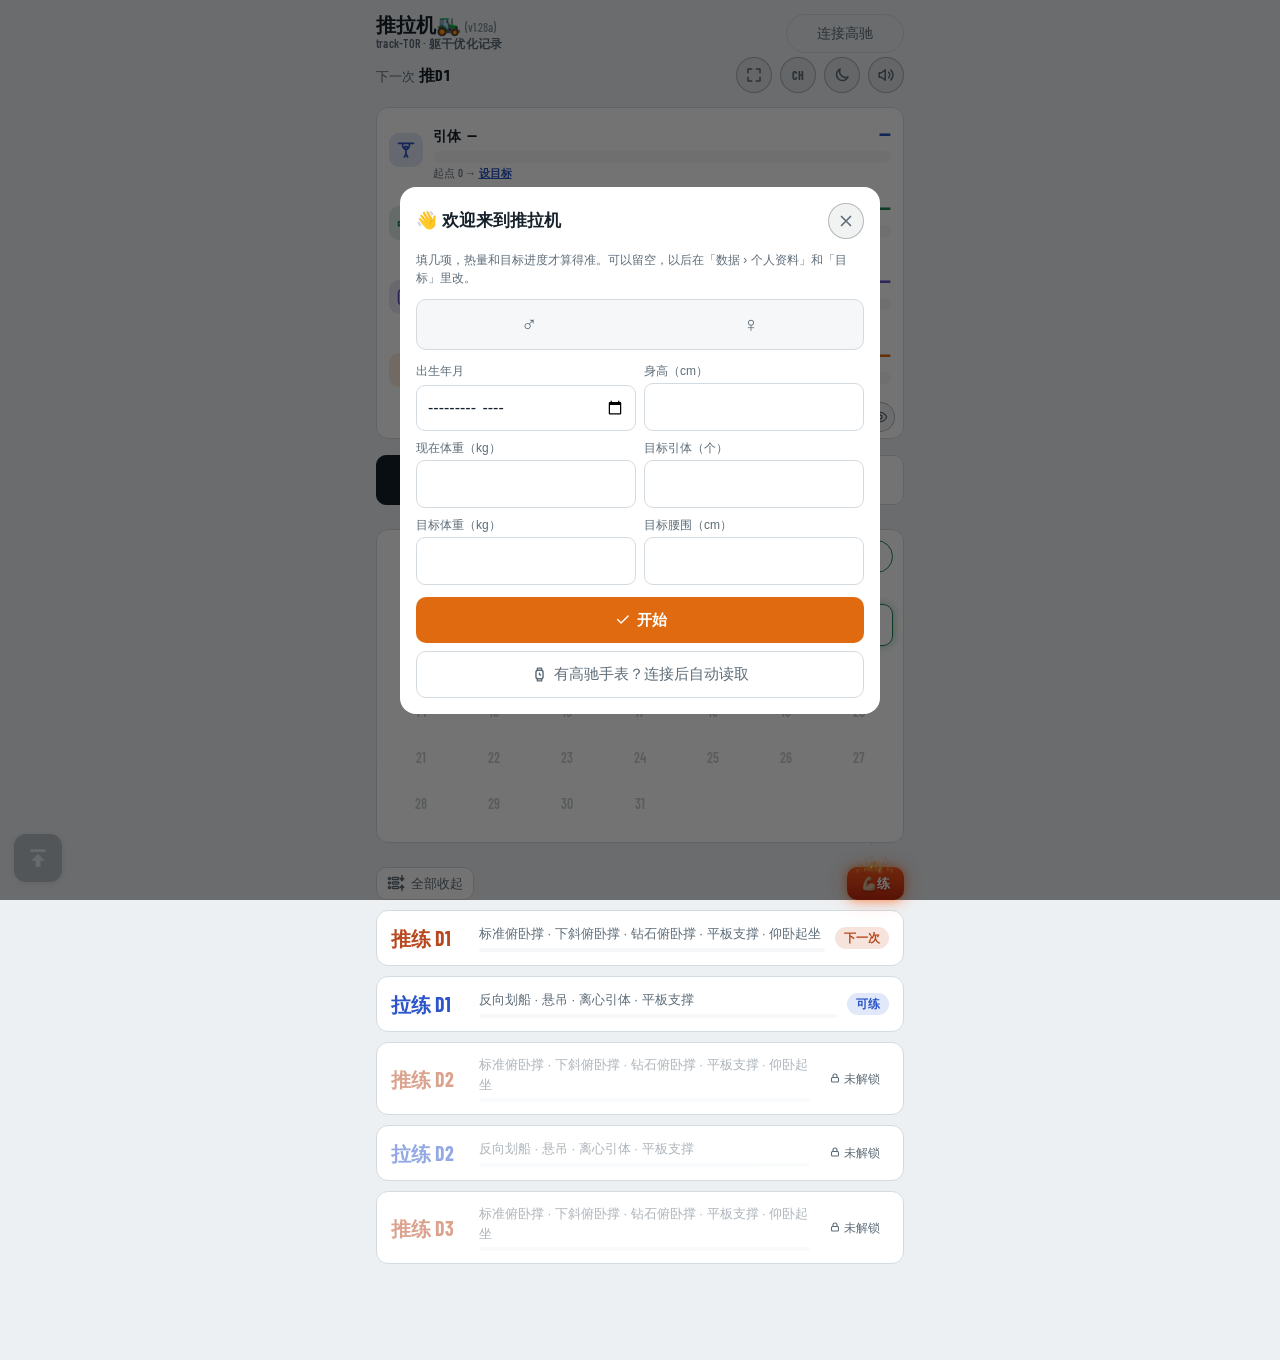
==== index.html @ 3d52a0f9 "Calendar: today burns in green; fireworks for today's extra practice - Today's cell gets green parti" ====
<!doctype html><html><head><meta charset="utf-8"><meta name=viewport content="width=device-width,initial-scale=1,viewport-fit=cover">
<link rel="stylesheet" href="css/app.css?v=c653b7e7">
<title>推拉机 track-TOR</title>
<link rel="manifest" href="manifest.json">
<meta name="theme-color" content="#16212B">
<meta name="mobile-web-app-capable" content="yes">
<meta name="apple-mobile-web-app-capable" content="yes">
<meta name="apple-mobile-web-app-status-bar-style" content="black-translucent">
<link rel="apple-touch-icon" href="icon-192.png">

</head>
<body>

<div class="wrap">
  <header class="top">
    <div class="trow">
      <h1><span class="zh">推拉机<span class="flipx">🚜</span></span><span class="en">track-TOR<span class="flipx">🚜</span></span><span class="ver">(v1.28a)</span><small class="h1s"><span class="zh">track-TOR · 躯干优化记录</span><span class="en">Torso Optimisation Record</span></small></h1>
      <button id="pwaInstallBtn" type="button" style="display:none;background:var(--cta);border:0;color:#fff;font-weight:700;font-size:12px;padding:5px 11px;border-radius:999px;cursor:pointer;margin-right:6px">📲 <span class="zh">安装 App</span><span class="en">Install</span></button><button id="syncBtn" class="syncbtn off"><span class="zh">连接中</span><span class="en">Connecting</span></button>
    </div>
    <div class="hrow"><p class="sub"><span class="zh">下一次</span><span class="en">Next</span> <b id="stNext" class="num" style="font-size:16px;color:var(--ink)">—</b></p><div class="hbtns">
      <button id="fsBtn" class="iconbtn" aria-label="全屏 / Fullscreen"></button>
      <button id="langBtn" class="iconbtn flagbtn" aria-label="切换语言 / Switch language"></button>
      <button id="themeBtn" class="iconbtn" aria-label="切换深浅主题 / Toggle theme"></button>
      <button id="sndBtn" class="iconbtn" aria-label="声音 / Sound"></button>
    </div></div>
  </header>

  <section class="goals" id="goals" aria-label="目标进度"></section>


  <nav class="tabs" role="tablist">
    <button id="tab-train" role="tab" aria-selected="true" data-tab="train" class="t-train"><svg viewBox="0 0 24 24" fill="none" stroke="currentColor" stroke-width="2" stroke-linecap="round" stroke-linejoin="round" aria-hidden="true"><path d="M14.4 14.4 9.6 9.6"/><path d="M18.657 21.485a2 2 0 1 1-2.829-2.828l-1.767 1.768a2 2 0 1 1-2.829-2.829l6.364-6.364a2 2 0 1 1 2.829 2.829l-1.768 1.767a2 2 0 1 1 2.828 2.829z"/><path d="m21.5 21.5-1.4-1.4"/><path d="M3.9 3.9 2.5 2.5"/><path d="M6.404 12.768a2 2 0 1 1-2.829-2.829l1.768-1.767a2 2 0 1 1-2.828-2.829l2.828-2.828a2 2 0 1 1 2.829 2.828l1.767-1.768a2 2 0 1 1 2.829 2.829z"/></svg><span class="zh">训练</span><span class="en">Train</span></button>
    <button id="tab-data" role="tab" aria-selected="false" data-tab="data" class="t-data" aria-label="图表 / Charts" title="图表 / Charts"><svg viewBox="0 0 24 24" fill="none" stroke="currentColor" stroke-width="2" stroke-linecap="round" stroke-linejoin="round" aria-hidden="true"><path d="M3 3v16a2 2 0 0 0 2 2h16"/><path d="m19 9-5 5-4-4-3 3"/></svg></button>
    <button id="tab-me" role="tab" aria-selected="false" data-tab="me" class="t-me" aria-label="资料 / Profile" title="资料 / Profile"><svg viewBox="0 0 24 24" fill="none" stroke="currentColor" stroke-width="2" stroke-linecap="round" stroke-linejoin="round" aria-hidden="true"><circle cx="8.5" cy="7.5" r="3.5"/><path d="M2 20.5c0-3.6 2.9-6.5 6.5-6.5 1.4 0 2.6.4 3.7 1.1"/><path d="M15 10.5h6v2.8a3 3 0 0 1-6 0z"/><path d="M15 11.5h-1.3a1.3 1.3 0 0 0 0 2.6H15M21 11.5h1.3a1.3 1.3 0 0 1 0 2.6H21M18 16.3v2.7M16 20.5h4"/></svg></button>
  </nav>

  <main>
    <section id="pane-train"></section>

    <section id="pane-data" hidden>
      <div class="subtabs" role="tablist">
        <button type="button" role="tab" data-sub="diet" aria-selected="false" aria-label="饮食 / Diet" title="饮食 / Diet"><svg viewBox="0 0 24 24" fill="none" stroke="currentColor" stroke-width="2" stroke-linecap="round" stroke-linejoin="round" aria-hidden="true"><path d="M3 2v7c0 1.1.9 2 2 2h4a2 2 0 0 0 2-2V2"/><path d="M7 2v20"/><path d="M21 15V2a5 5 0 0 0-5 5v6c0 1.1.9 2 2 2h3Zm0 0v7"/></svg></button>
        <button type="button" role="tab" data-sub="health" aria-selected="false" aria-label="健康 / Health" title="健康 / Health"><svg viewBox="0 0 24 24" fill="none" stroke="currentColor" stroke-width="2" stroke-linecap="round" stroke-linejoin="round" aria-hidden="true"><path d="M19 14c1.49-1.46 3-3.21 3-5.5A5.5 5.5 0 0 0 16.5 3c-1.76 0-3 .5-4.5 2-1.5-1.5-2.74-2-4.5-2A5.5 5.5 0 0 0 2 8.5c0 2.3 1.5 4.05 3 5.5l7 7Z"/><path d="M3.22 12H9.5l.5-1 2 4.5 2-7 1.5 3.5h5.27"/></svg></button>
        <button type="button" role="tab" data-sub="strength" aria-selected="false" aria-label="力量 / Strength" title="力量 / Strength"><svg viewBox="0 0 24 24" fill="none" stroke="currentColor" stroke-width="2" stroke-linecap="round" stroke-linejoin="round" aria-hidden="true"><path d="M12.409 13.017A5 5 0 0 1 22 15c0 3.866-4 7-9 7-4.077 0-8.153-.82-10.371-2.462-.426-.316-.631-.832-.62-1.362C2.118 12.723 2.627 2 10 2a3 3 0 0 1 3 3 2 2 0 0 1-2 2c-1.105 0-1.64-.444-2-1"/><path d="M15 14a5 5 0 0 0-7.584 2"/><path d="M9.964 6.825C8.019 7.977 9.5 13 8 15"/></svg></button>
      </div>
    <section id="pane-diet" hidden>


      <div class="chartbox">
        <div class="chead">
          <div class="chead-t"><h3><span class="zh">摄入与消耗</span><span class="en">Intake vs burn</span></h3></div>
          <div class="seg maseg" role="group" aria-label="时间范围">
            <button type="button" data-dr="14" aria-pressed="true"><span class="zh">14天</span><span class="en">14D</span></button>
            <button type="button" data-dr="30" aria-pressed="false"><span class="zh">30天</span><span class="en">30D</span></button>
            <button type="button" data-dr="60" aria-pressed="false"><span class="zh">60天</span><span class="en">60D</span></button>
          </div>
        </div>
        <button type="button" class="gtile" id="dietGapTile" aria-label="切换统计天数 / Change period"></button>
        <div class="dlegend">
          <span><svg class="lgs" viewBox="0 0 18 10" aria-hidden="true"><path d="M1 5h16" stroke="var(--intake)" stroke-width="2" stroke-linecap="round"/><circle cx="9" cy="5" r="2.6" fill="var(--intake)"/></svg><span class="zh">摄入</span><span class="en">Intake</span></span>
          <span><svg class="lgs" viewBox="0 0 18 10" aria-hidden="true"><path d="M1 5h16" stroke="var(--burn)" stroke-width="1.8" stroke-linecap="round"/><circle cx="9" cy="5" r="2.6" fill="var(--burn)"/></svg><span class="zh">估算总消耗</span><span class="en">Est. burn</span></span>
          <span><svg class="lgs" viewBox="0 0 18 10" aria-hidden="true"><path d="M1 5h16" stroke="var(--muted)" stroke-width="1.4" stroke-dasharray="4 3" stroke-opacity=".8"/></svg><span class="zh">基础代谢</span><span class="en">BMR</span></span>
          <span><svg class="lgs lgb" viewBox="0 0 10 12" aria-hidden="true"><rect x="1" y="1" width="8" height="10" rx="1.5" fill="var(--gain)" fill-opacity=".35"/></svg><span class="zh">缺口</span><span class="en">Deficit</span></span>
          <span><svg class="lgs lgb" viewBox="0 0 10 12" aria-hidden="true"><rect x="1" y="1" width="8" height="10" rx="1.5" fill="var(--loss)" fill-opacity=".35"/></svg><span class="zh">盈余</span><span class="en">Surplus</span></span>
          <span><svg class="lgs" viewBox="0 0 18 10" aria-hidden="true"><path d="M1 5h16" stroke="var(--protein)" stroke-width="1.4" stroke-opacity=".7"/><circle cx="9" cy="5" r="2.6" fill="var(--protein)"/></svg><span class="zh">蛋白质（右轴 g）</span><span class="en">Protein (right, g)</span></span>
          <span><svg class="lgs" viewBox="0 0 18 10" aria-hidden="true"><rect x="1" y="1.5" width="16" height="7" fill="var(--protein)" fill-opacity=".14"/><path d="M1 1.5h16M1 8.5h16" stroke="var(--protein)" stroke-width="1.1" stroke-dasharray="1.5 2.5" stroke-linecap="round"/></svg><span class="zh">增肌够用区间</span><span class="en">Muscle-building band</span></span>
        </div>
        <div id="dietChart"></div>
        <div class="tip" id="dietTip" hidden></div>
        <div class="dinfo-row"><button type="button" class="dsrc-i" data-itoggle="dietFormula" aria-expanded="false" aria-controls="dietFormula" aria-label="计算方法 / How it is calculated"><span class="dsrc-i-l">i</span><span class="dsrc-i-r" aria-hidden="true">+</span></button></div>
        <div class="dfoot" id="dietFormula" hidden><ul class="flist">
          <li><span class="lgw"><svg class="lgs" viewBox="0 0 18 10" aria-hidden="true"><path d="M1 5h16" stroke="var(--burn)" stroke-width="1.8" stroke-linecap="round"/><circle cx="9" cy="5" r="2.6" fill="var(--burn)"/></svg></span><span><span class="zh"><b>估算总消耗</b> = 基础代谢 + 手表热量 + 消化耗能。消化耗能按营养素算：蛋白质热量 × 25%，碳水 × 8%，脂肪 × 2%；没记营养素的日子按摄入 × 9%。手填了当日总消耗，就用手填的。</span><span class="en"><b>Est. burn</b> = BMR + watch calories + digestion. Digestion is worked out per nutrient: 25% of protein calories, 8% of carbs, 2% of fat; days without nutrients use 9% of intake. A total you enter by hand replaces it.</span></span></li>
          <li><span class="lgw"><span class="lgs"></span></span><span><span class="zh"><b>手表热量</b>：日常活动全算；运动记录 × 0.7（手表容易高估）；有功率计的骑行 × 0.9。当天要到晚上才完整。</span><span class="en"><b>Watch calories</b>: everyday movement in full; logged workouts × 0.7 (watches tend to overestimate them); rides with a power meter × 0.9. Today is only complete in the evening.</span></span></li>
          <li><span class="lgw"><svg class="lgs" viewBox="0 0 18 10" aria-hidden="true"><path d="M1 5h16" stroke="var(--muted)" stroke-width="1.4" stroke-dasharray="4 3" stroke-opacity=".8"/></svg></span><span><span class="zh"><b>基础代谢</b>：按 Mifflin 公式，用你的性别、年龄、身高和体重算。</span><span class="en"><b>BMR</b>: the Mifflin formula, from your sex, age, height and weight.</span></span></li>
          <li><span class="lgw"><svg class="lgs" viewBox="0 0 18 10" aria-hidden="true"><path d="M1 5h16" stroke="var(--intake)" stroke-width="2" stroke-linecap="round"/><circle cx="9" cy="5" r="2.6" fill="var(--intake)"/></svg></span><span><span class="zh"><b>摄入</b>：当天记下的饮食热量合计。</span><span class="en"><b>Intake</b>: the calories you logged that day.</span></span></li>
          <li><span class="lgw"><svg class="lgs lgb" viewBox="0 0 10 12" aria-hidden="true"><rect x="1" y="1" width="8" height="10" rx="1.5" fill="var(--gain)" fill-opacity=".35"/></svg><svg class="lgs lgb" viewBox="0 0 10 12" aria-hidden="true"><rect x="1" y="1" width="8" height="10" rx="1.5" fill="var(--loss)" fill-opacity=".35"/></svg></span><span><span class="zh"><b>缺口</b> / <b>盈余</b> = 估算总消耗 − 摄入。约 7700 kcal 折合 1 kg 脂肪。</span><span class="en"><b>Deficit</b> / <b>surplus</b> = est. burn − intake. About 7700 kcal makes 1 kg of fat.</span></span></li>
          <li><span class="lgw"><svg class="lgs" viewBox="0 0 18 10" aria-hidden="true"><path d="M1 5h16" stroke="var(--protein)" stroke-width="1.4" stroke-opacity=".7"/><circle cx="9" cy="5" r="2.6" fill="var(--protein)"/></svg></span><span><span class="zh"><b>蛋白质</b>（右边的轴，单位 g）：当天记下的蛋白质合计。<b>实心点</b>是吃够了，<b>空心点</b>是没吃够。</span><span class="en"><b>Protein</b> (right axis, grams): the protein you logged that day. A <b>filled dot</b> means enough, a <b>hollow dot</b> means short.</span></span></li>
          <li><span class="lgw"><svg class="lgs" viewBox="0 0 18 10" aria-hidden="true"><rect x="1" y="1.5" width="16" height="7" fill="var(--protein)" fill-opacity=".14"/><path d="M1 1.5h16M1 8.5h16" stroke="var(--protein)" stroke-width="1.1" stroke-dasharray="1.5 2.5" stroke-linecap="round"/></svg></span><span><span class="zh"><b>增肌够用区间</b> = 体重 × 1.6 到 2.2 g。到下沿就够增肌了，再往上多长肌肉的效果很小。超过上沿也没问题：减脂期间多吃蛋白质更顶饱，消化耗能也高，还更能保住肌肉。</span><span class="en"><b>Muscle-building band</b> = body weight × 1.6 to 2.2 g. The bottom is enough for building muscle; above it, extra muscle gains are small. Going over the top is fine: while cutting, more protein keeps you fuller, costs more to digest and protects muscle.</span></span></li>
          <li><span class="lgw"><span class="lgs lgtile" aria-hidden="true"></span></span><span><span class="zh"><b>上方的缺口卡片</b>只算过完的日子，今天不算；期间有一天没记账或缺消耗数据，就显示 –。</span><span class="en"><b>The gap tile above</b> only counts finished days, never today; if any day in the period has no log or no burn data, it shows –.</span></span></li>
        </ul></div>
      </div>

      <div class="dbar" id="dietBar"><h2><button type="button" class="cap cap-txt" id="dietAllBtn" aria-expanded="false" aria-label="饮食记录：全部展开或收起 / Food logs: expand or collapse all"><span class="cap-l"><span class="zh">饮食记录</span><span class="en">Food logs</span></span><span class="cap-r" aria-hidden="true">+</span></button><button type="button" class="cap" id="dietAddBtn" aria-expanded="false" aria-controls="dietManual" aria-label="手动添加饮食记录 / Add a food log by hand" title="手动添加饮食记录 / Add a food log by hand"><span class="cap-l"><svg viewBox="0 0 24 24" fill="none" stroke="currentColor" stroke-width="2" stroke-linecap="round" stroke-linejoin="round" aria-hidden="true"><path d="M12.5 6.5H3V21h14.5v-7.5"/><path d="M6.5 11h.01M6.5 14.5h.01M6.5 18h.01M9.5 14.5h5M9.5 18h5M9.5 11h2"/><circle cx="18" cy="6.5" r="4.5"/><path d="M18 4.5v4M16 6.5h4"/></svg></span><span class="cap-r" aria-hidden="true">+</span></button><span class="cap" id="dietSyncCap"><button type="button" class="cap-l" id="dietSyncBtn" aria-label="同步线上饮食表格 / Sync the online food table" title="同步线上饮食表格 / Sync the online food table"><svg viewBox="0 0 24 24" fill="none" stroke="currentColor" stroke-width="2" stroke-linecap="round" stroke-linejoin="round" aria-hidden="true"><path d="M3 12a9 9 0 0 1 9-9 9.75 9.75 0 0 1 6.74 2.74L21 8"/><path d="M21 3v5h-5"/><path d="M21 12a9 9 0 0 1-9 9 9.75 9.75 0 0 1-6.74-2.74L3 16"/><path d="M8 16H3v5"/></svg></button><button type="button" class="cap-r" id="dietSrcToggle" aria-expanded="false" aria-controls="dietSrc" aria-label="表格链接 / Table link" title="表格链接 / Table link">+</button></span></h2></div>
      <section class="dmanual" id="dietManual" aria-label="手动添加饮食记录 / Add a food log by hand" hidden></section>
      <section class="dsrc" id="dietSrc" aria-label="数据源 / Data source" hidden>
        <details class="dsub" id="dsrcOnline"><summary><svg viewBox="0 0 24 24" fill="none" stroke="currentColor" stroke-width="2" stroke-linecap="round" stroke-linejoin="round" aria-hidden="true"><path d="M7 18a4.5 4.5 0 0 1-.6-8.96A6 6 0 0 1 18 8.5a4 4 0 0 1 .5 7.97"/><path d="M12 11v9M9 17l3 3 3-3"/></svg><span class="zh">线上数据</span><span class="en">Online table</span></summary>
        <div class="dsrc-row"><div class="dsrc-field"><button type="button" class="dsrc-paste" id="dsrcPaste" aria-label="粘贴 / Paste" title="粘贴 / Paste"><svg viewBox="0 0 24 24" fill="none" stroke="currentColor" stroke-width="2" stroke-linecap="round" stroke-linejoin="round" aria-hidden="true"><rect x="8" y="3" width="8" height="4" rx="1"/><path d="M16 5h2a2 2 0 0 1 2 2v12a2 2 0 0 1-2 2H6a2 2 0 0 1-2-2V7a2 2 0 0 1 2-2h2"/></svg></button><input id="dsrcUrl" type="url" inputmode="url" autocomplete="off" spellcheck="false" placeholder="粘贴表格的分享链接"></div><button type="button" class="btn" id="dsrcPull"><span class="zh">拉取</span><span class="en">Pull</span></button></div>
        <p class="dsrc-hint"><span class="zh">不要告诉别人这个 URL 哦，不然别人会知道你每天吃什么</span><span class="en">Keep this URL to yourself, or others can see what you eat every day</span></p>
        <p class="dsrc-status" id="dsrcStatus" aria-live="polite"></p>
        <div class="dinfo-row"><button type="button" class="dsrc-i" id="dsrcInfoBtn" aria-expanded="false" aria-controls="dsrcInfo" aria-label="说明 / How it works"><span class="dsrc-i-l">i</span><span class="dsrc-i-r" aria-hidden="true">+</span></button></div>
        <div class="dsrc-info" id="dsrcInfo" hidden>
          <div class="mode-tabs dsrc-ver" id="dsrcVer" role="tablist">
            <button type="button" role="tab" data-ver="g">🌏 <span class="zh">Google 表格</span><span class="en">Google Sheets</span></button>
            <button type="button" role="tab" data-ver="t">🇨🇳 <span class="zh">腾讯文档</span><span class="en">Tencent Docs</span></button>
          </div>
          <div data-verpane="g">
          <h4><span class="zh">用 AI 记账</span><span class="en">Bookkeeping with an AI</span></h4>
          <ol>
            <li><span class="zh">让能连接 Google 表格的 AI 连上你的账号</span><span class="en">Connect an AI to your Google account</span></li>
            <li><span class="zh">把下面的 prompt 发给它，它会发回表格链接</span><span class="en">Send it the prompt below; it sends back a sheet link</span></li>
            <li><span class="zh">链接粘到上面，点「拉取」</span><span class="en">Paste the link above and tap Pull</span></li>
          </ol>
          <div class="dsrc-code"><button type="button" class="dsrc-copy" data-copy="g"><span class="zh">复制</span><span class="en">Copy</span></button><pre id="dsrcPromptG">帮我用 Google 表格记饮食。

第一次：新建表格「饮食记录」，第一行写：日期｜食物｜蛋白质｜脂肪｜碳水｜蔬菜｜热量。共享设成「知道链接的任何人可查看」，把链接发给我。已经有就直接用。

之后我告诉你吃了什么（文字或照片），你估算后写进表格，一样食物一行：
- 食物写上份量
- 蛋白质、脂肪、碳水、蔬菜填克数，热量填千卡，没有填 0
- 别重复记</pre></div>
          </div>
          <div data-verpane="t" hidden>
          <h4><span class="zh">用 WorkBuddy 记账</span><span class="en">Bookkeeping with WorkBuddy</span></h4>
          <ol>
            <li><span class="zh">在 WorkBuddy 里连上腾讯文档</span><span class="en">Connect Tencent Docs in WorkBuddy</span></li>
            <li><span class="zh">把下面的 prompt 发给它，它会发回表格链接</span><span class="en">Send it the prompt below; it sends back a sheet link</span></li>
            <li><span class="zh">链接粘到上面，点「拉取」</span><span class="en">Paste the link above and tap Pull</span></li>
          </ol>
          <div class="dsrc-code"><button type="button" class="dsrc-copy" data-copy="t"><span class="zh">复制</span><span class="en">Copy</span></button><pre id="dsrcPromptT">帮我用腾讯文档记饮食。

第一次：新建在线表格「饮食记录」，第一行写：日期｜食物｜蛋白质｜脂肪｜碳水｜蔬菜｜热量。分享设成「所有人可查看」，把链接发给我。已经有就直接用。

之后我告诉你吃了什么（文字或照片），你估算后写进表格，一样食物一行：
- 食物写上份量
- 蛋白质、脂肪、碳水、蔬菜填克数，热量填千卡，没有填 0
- 别重复记</pre></div>
          </div>
        </div>
        </details>
      </section>
      <div id="dietDays" aria-label="每日饮食记录"></div>
    </section>
      <section id="pane-health" hidden>
      <div class="chartbox" id="cbSleep"><h3 style="--g:var(--sleep)"><svg class="chic" viewBox="0 0 24 24" fill="none" stroke="currentColor" stroke-width="1.8" stroke-linecap="round" stroke-linejoin="round" aria-hidden="true"><path d="M20 14.5A8 8 0 0 1 9.5 4a8 8 0 1 0 10.5 10.5z"/></svg><span class="zh">睡眠评分</span><span class="en">Sleep score</span> <span id="cvSleep" class="num">—</span><button type="button" class="chedit" data-csync="sleep" aria-label="同步睡眠评分 / Sync Sleep score" title="同步睡眠评分 / Sync Sleep score"><svg viewBox="0 0 24 24" fill="none" stroke="currentColor" stroke-width="2" stroke-linecap="round" stroke-linejoin="round" aria-hidden="true"><path d="M3 12a9 9 0 0 1 9-9 9.75 9.75 0 0 1 6.74 2.74L21 8"/><path d="M21 3v5h-5"/><path d="M21 12a9 9 0 0 1-9 9 9.75 9.75 0 0 1-6.74-2.74L3 16"/><path d="M8 16H3v5"/></svg></button></h3><p class="maline" data-ch="sleep"><span class="maseg rgseg" role="group" aria-label="Range"><button type="button" data-rg="7"><span class="zh">7天</span><span class="en">7D</span></button><button type="button" data-rg="30"><span class="zh">30天</span><span class="en">30D</span></button><button type="button" data-rg="60"><span class="zh">60天</span><span class="en">60D</span></button><button type="button" data-rg="90"><span class="zh">90天</span><span class="en">90D</span></button><button type="button" data-rg="0"><span class="zh">全部</span><span class="en">All</span></button></span><span class="maseg" role="group" aria-label="MA"><button type="button" data-ma="7">MA7</button><button type="button" data-ma="14">MA14</button><button type="button" data-ma="30">MA30</button></span></p><div id="chSleep"></div></div>
      <div class="chartbox" id="cbHrv"><h3 style="--g:var(--pull)"><svg class="chic" viewBox="0 0 24 24" fill="none" stroke="currentColor" stroke-width="1.8" stroke-linecap="round" stroke-linejoin="round" aria-hidden="true"><path d="M12 20.5s-7.6-4.6-9.4-9.7C1.5 7.6 3.6 4.5 6.8 4.5c2.1 0 3.6 1.2 5.2 3.1 1.6-1.9 3.1-3.1 5.2-3.1 3.2 0 5.3 3.1 4.2 6.3-1.8 5.1-9.4 9.7-9.4 9.7z"/><path d="M4 12h3.5l1.8-2.8 2.6 5.3 1.8-3.4H20"/></svg><span class="zh">HRV</span><span class="en">HRV</span> <span id="cvHrv" class="num">—</span><button type="button" class="chedit" data-csync="hrv" aria-label="同步HRV / Sync HRV" title="同步HRV / Sync HRV"><svg viewBox="0 0 24 24" fill="none" stroke="currentColor" stroke-width="2" stroke-linecap="round" stroke-linejoin="round" aria-hidden="true"><path d="M3 12a9 9 0 0 1 9-9 9.75 9.75 0 0 1 6.74 2.74L21 8"/><path d="M21 3v5h-5"/><path d="M21 12a9 9 0 0 1-9 9 9.75 9.75 0 0 1-6.74-2.74L3 16"/><path d="M8 16H3v5"/></svg></button></h3><p class="maline" data-ch="hrv"><span class="maseg rgseg" role="group" aria-label="Range"><button type="button" data-rg="7"><span class="zh">7天</span><span class="en">7D</span></button><button type="button" data-rg="30"><span class="zh">30天</span><span class="en">30D</span></button><button type="button" data-rg="60"><span class="zh">60天</span><span class="en">60D</span></button><button type="button" data-rg="90"><span class="zh">90天</span><span class="en">90D</span></button><button type="button" data-rg="0"><span class="zh">全部</span><span class="en">All</span></button></span><span class="maseg" role="group" aria-label="MA"><button type="button" data-ma="7">MA7</button><button type="button" data-ma="14">MA14</button><button type="button" data-ma="30">MA30</button></span></p><div id="chHrv"></div></div>
      <div class="chartbox" id="cbRhr"><h3 style="--g:var(--push)"><svg class="chic" viewBox="0 0 24 24" fill="none" stroke="currentColor" stroke-width="1.8" stroke-linecap="round" stroke-linejoin="round" aria-hidden="true"><path d="M3 12h4l2-5 4 10 2-5h6"/></svg><span class="zh">静息心率</span><span class="en">Resting heart rate</span> <span id="cvRhr" class="num">—</span><button type="button" class="chedit" data-csync="rhr" aria-label="同步静息心率 / Sync Resting heart rate" title="同步静息心率 / Sync Resting heart rate"><svg viewBox="0 0 24 24" fill="none" stroke="currentColor" stroke-width="2" stroke-linecap="round" stroke-linejoin="round" aria-hidden="true"><path d="M3 12a9 9 0 0 1 9-9 9.75 9.75 0 0 1 6.74 2.74L21 8"/><path d="M21 3v5h-5"/><path d="M21 12a9 9 0 0 1-9 9 9.75 9.75 0 0 1-6.74-2.74L3 16"/><path d="M8 16H3v5"/></svg></button></h3><p class="maline" data-ch="rhr"><span class="maseg rgseg" role="group" aria-label="Range"><button type="button" data-rg="7"><span class="zh">7天</span><span class="en">7D</span></button><button type="button" data-rg="30"><span class="zh">30天</span><span class="en">30D</span></button><button type="button" data-rg="60"><span class="zh">60天</span><span class="en">60D</span></button><button type="button" data-rg="90"><span class="zh">90天</span><span class="en">90D</span></button><button type="button" data-rg="0"><span class="zh">全部</span><span class="en">All</span></button></span><span class="maseg" role="group" aria-label="MA"><button type="button" data-ma="7">MA7</button><button type="button" data-ma="14">MA14</button><button type="button" data-ma="30">MA30</button></span></p><div id="chRhr"></div></div>
      </section>
      <section id="pane-strength" hidden>
      <div class="chartbox" id="cbPull"><h3><span class="zh">标准引体</span><span class="en">Strict pull-ups</span> <span id="cvPull" class="num">—</span><button type="button" class="chedit" data-rec="pullups" aria-label="手动记录 / Log manually" title="手动记录 / Log manually"><svg viewBox="0 0 24 24" fill="none" stroke="currentColor" stroke-width="2" stroke-linecap="round" stroke-linejoin="round" aria-hidden="true"><path d="M4 20h4L19 9a2.1 2.1 0 0 0-3-3L5 17z"/><path d="M14 20h6"/></svg></button></h3><p class="maline" data-ch="pull"><span class="maseg rgseg" role="group" aria-label="Range"><button type="button" data-rg="7"><span class="zh">7天</span><span class="en">7D</span></button><button type="button" data-rg="30"><span class="zh">30天</span><span class="en">30D</span></button><button type="button" data-rg="60"><span class="zh">60天</span><span class="en">60D</span></button><button type="button" data-rg="90"><span class="zh">90天</span><span class="en">90D</span></button><button type="button" data-rg="0"><span class="zh">全部</span><span class="en">All</span></button></span></p><div id="chPull"></div></div>
      <div class="chartbox" id="cbWt"><h3><span class="zh">体重</span><span class="en">Weight</span> <span id="cvWt" class="num">—</span><button type="button" class="chedit" data-rec="weight" aria-label="手动记录 / Log manually" title="手动记录 / Log manually"><svg viewBox="0 0 24 24" fill="none" stroke="currentColor" stroke-width="2" stroke-linecap="round" stroke-linejoin="round" aria-hidden="true"><path d="M4 20h4L19 9a2.1 2.1 0 0 0-3-3L5 17z"/><path d="M14 20h6"/></svg></button></h3><p><span style="color:var(--muted)">●</span> <span class="zh">高驰</span><span class="en">COROS</span>　<span style="color:var(--ok)">●</span> <span class="zh">手动</span><span class="en">Manual</span></p><p class="maline" data-ch="wt"><span class="maseg rgseg" role="group" aria-label="Range"><button type="button" data-rg="7"><span class="zh">7天</span><span class="en">7D</span></button><button type="button" data-rg="30"><span class="zh">30天</span><span class="en">30D</span></button><button type="button" data-rg="60"><span class="zh">60天</span><span class="en">60D</span></button><button type="button" data-rg="90"><span class="zh">90天</span><span class="en">90D</span></button><button type="button" data-rg="0"><span class="zh">全部</span><span class="en">All</span></button></span><span class="maseg" role="group" aria-label="MA"><button type="button" data-ma="7">MA7</button><button type="button" data-ma="14">MA14</button><button type="button" data-ma="30">MA30</button></span></p><div id="chWt"></div></div>
      <div class="chartbox" id="cbWaist"><h3><span class="zh">腰围</span><span class="en">Waist</span> <span id="cvWaist" class="num">—</span><button type="button" class="chedit" data-rec="waist" aria-label="手动记录 / Log manually" title="手动记录 / Log manually"><svg viewBox="0 0 24 24" fill="none" stroke="currentColor" stroke-width="2" stroke-linecap="round" stroke-linejoin="round" aria-hidden="true"><path d="M4 20h4L19 9a2.1 2.1 0 0 0-3-3L5 17z"/><path d="M14 20h6"/></svg></button></h3><p class="maline" data-ch="waist"><span class="maseg rgseg" role="group" aria-label="Range"><button type="button" data-rg="7"><span class="zh">7天</span><span class="en">7D</span></button><button type="button" data-rg="30"><span class="zh">30天</span><span class="en">30D</span></button><button type="button" data-rg="60"><span class="zh">60天</span><span class="en">60D</span></button><button type="button" data-rg="90"><span class="zh">90天</span><span class="en">90D</span></button><button type="button" data-rg="0"><span class="zh">全部</span><span class="en">All</span></button></span><span class="maseg" role="group" aria-label="MA"><button type="button" data-ma="7">MA7</button><button type="button" data-ma="14">MA14</button><button type="button" data-ma="30">MA30</button></span></p><div id="chWaist"></div></div>
      </section>
      </section>
    </section>
    <section id="pane-me" hidden>
      <details class="fold savefold" id="foldMe"><summary><span class="sumt"><svg viewBox="0 0 24 24" fill="none" stroke="currentColor" stroke-width="2" stroke-linecap="round" stroke-linejoin="round" aria-hidden="true"><circle cx="12" cy="8" r="4"/><path d="M4 21a8 8 0 0 1 16 0"/></svg><span class="zh">个人资料</span><span class="en">Profile</span></span><button type="button" class="iconbtn meeye" id="meEye" aria-pressed="false"></button><span class="saveic" aria-label="保存并收起"><svg viewBox="0 0 24 24" fill="none" stroke="currentColor" stroke-width="2" stroke-linecap="round" stroke-linejoin="round" aria-hidden="true"><path d="M19 21H5a2 2 0 0 1-2-2V5a2 2 0 0 1 2-2h11l5 5v11a2 2 0 0 1-2 2z"/><path d="M17 21v-8H7v8M7 3v5h8"/></svg></span></summary><div class="fbody">
        <div class="fgrid mefields hid" id="meFields">
          <div class="field"><label for="gS"><span class="zh">性别</span><span class="en">Sex</span></label><select id="gS" data-g="sex"><option value=""></option><option value="m">♂</option><option value="f">♀</option></select></div>
          <div class="field"><label for="gB"><span class="zh">出生年月</span><span class="en">Birth month</span></label><input id="gB" type="month" data-g="b"></div>
          <div class="field"><label for="gH"><span class="zh">身高（cm）</span><span class="en">Height (cm)</span></label><input id="gH" type="number" inputmode="decimal" step="0.5" data-g="h"><span class="hsrc" id="gHsrc"></span></div>
          <div class="field"><label for="gCW"><span class="zh">现在体重（kg）</span><span class="en">Weight now (kg)</span></label><input id="gCW" type="number" inputmode="decimal" step="0.1" data-g="cw"><span class="hsrc" id="gCWsrc"></span></div>
        </div>
      </div></details>

      <details class="fold savefold" id="foldGoal"><summary><span class="sumt"><svg viewBox="0 0 24 24" fill="none" stroke="currentColor" stroke-width="2" stroke-linecap="round" stroke-linejoin="round" aria-hidden="true"><path d="M8 4h8v5a4 4 0 0 1-8 0V4z"/><path d="M8 6H5a3 3 0 0 0 3 4M16 6h3a3 3 0 0 1-3 4"/><path d="M12 13v4M8.5 20h7M10 17h4v3h-4z"/></svg><span class="zh">目标</span><span class="en">Goals</span></span><span class="saveic" aria-label="保存并收起"><svg viewBox="0 0 24 24" fill="none" stroke="currentColor" stroke-width="2" stroke-linecap="round" stroke-linejoin="round" aria-hidden="true"><path d="M19 21H5a2 2 0 0 1-2-2V5a2 2 0 0 1 2-2h11l5 5v11a2 2 0 0 1-2 2z"/><path d="M17 21v-8H7v8M7 3v5h8"/></svg></span></summary><div class="fbody">
        <div class="gsec"><div class="gshow-h"><span class="zh">首页显示</span><span class="en">Show on top</span></div><div class="gshow" id="goalShow" role="group" aria-label="首页显示哪些目标 / Goals shown on top"><button type="button" class="gchip2" data-gshow="pullups" aria-pressed="true" style="--g:var(--pull)"><svg viewBox="0 0 24 24" fill="none" stroke="currentColor" stroke-width="2" stroke-linecap="round" stroke-linejoin="round"><path d="M3 4h18"/><path d="M8 4v4l2.5 3M16 4v4l-2.5 3"/><circle cx="12" cy="9.5" r="1.8"/><path d="M12 11.5v5M12 16.5l-2 4M12 16.5l2 4"/></svg><span class="zh">引体</span><span class="en">Pull-ups</span></button><button type="button" class="gchip2" data-gshow="waist" aria-pressed="true" style="--g:var(--ok)"><svg viewBox="0 0 24 24" fill="none" stroke="currentColor" stroke-width="2" stroke-linecap="round" stroke-linejoin="round"><path d="M6.5 2.5c.9 2.6 1.3 5 1.4 7.5M17.5 2.5c-.9 2.6-1.3 5-1.4 7.5M7.9 15c0 2.3-.4 4.3-1.4 6.5M16.1 15c0 2.3.4 4.3 1.4 6.5"/><path d="M3 10.6l18-.6v4.6l-18 .6z"/><path d="M6 10.5v2M9 10.4v2.4M12 10.3v2M15 10.2v2.4M18 10.1v2" stroke-width="1.3"/></svg><span class="zh">腰围</span><span class="en">Waist</span></button><button type="button" class="gchip2" data-gshow="weight" aria-pressed="true" style="--g:var(--sleep)"><svg viewBox="0 0 24 24" fill="none" stroke="currentColor" stroke-width="2" stroke-linecap="round" stroke-linejoin="round"><rect x="3" y="3" width="18" height="18" rx="4"/><path d="M8 9a5 5 0 0 1 8 0"/><path d="M12 9.5l1.5-2"/></svg><span class="zh">体重</span><span class="en">Weight</span></button><button type="button" class="gchip2" data-gshow="fat" aria-pressed="true" style="--g:var(--cta)"><svg viewBox="0 0 24 24" fill="none" stroke="currentColor" stroke-width="2" stroke-linecap="round" stroke-linejoin="round"><path d="M12 3c1 3.5 5 5.5 5 10a5 5 0 0 1-10 0c0-2.2 1-3.8 2.3-5 .2 1.6.9 2.6 2 3-.4-3 .3-5.6.7-8z"/></svg><span class="zh">减脂</span><span class="en">Fat loss</span></button></div></div>
        <div class="gsec"><div class="fgrid">
          <div class="field"><label for="gP"><span class="zh">目标引体（个）</span><span class="en">Pull-up goal (reps)</span></label><input id="gP" type="number" inputmode="numeric" step="1" min="1" data-g="p"></div>
          <div class="field"><label for="gF"><span class="zh">目标减脂（kg）</span><span class="en">Fat-loss goal (kg)</span></label><input id="gF" type="number" inputmode="decimal" step="0.1" min="0.1" data-g="fat"></div>
        </div></div>
        <div class="gsec">
          <div class="gline"><div class="field"><label for="gW"><span class="zh">目标体重（kg）</span><span class="en">Target weight (kg)</span></label><input id="gW" type="number" inputmode="decimal" step="0.5" data-g="w"></div><div class="calc" id="gWc"></div></div>
          <div class="scale" id="scBmi"></div>
        </div>
        <div class="gsec">
          <div class="gline"><div class="field"><label for="gZ"><span class="zh">目标腰围（cm）</span><span class="en">Target waist (cm)</span></label><input id="gZ" type="number" inputmode="decimal" step="0.5" data-g="z"></div><div class="calc" id="gZc"></div></div>
          <div class="scale" id="scWhtr"></div>
        </div>
      </div></details>

      <details class="fold" id="foldBk"><summary><span class="sumt"><svg viewBox="0 0 24 24" fill="none" stroke="currentColor" stroke-width="2" stroke-linecap="round" stroke-linejoin="round" aria-hidden="true"><path d="M7 18a4.5 4.5 0 0 1-.6-8.96A6 6 0 0 1 18 8.5a4 4 0 0 1 .5 7.97"/><path d="M12 12v8M9 15l3-3 3 3"/></svg><span class="zh">备份进度</span><span class="en">Back up progress</span></span></summary><div class="fbody">
        <div class="row">
          <button id="bkSave" class="btn ibtn" style="background:var(--ink);color:var(--bg)"><svg viewBox="0 0 24 24" fill="none" stroke="currentColor" stroke-width="2" stroke-linecap="round" stroke-linejoin="round" aria-hidden="true"><path d="M12 3v12M7 11l5 5 5-5"/><path d="M4 20h16"/></svg><span class="zh">保存进度文件</span><span class="en">Save progress file</span></button>
          <button id="bkRead" class="btn ghost ibtn"><svg viewBox="0 0 24 24" fill="none" stroke="currentColor" stroke-width="2" stroke-linecap="round" stroke-linejoin="round" aria-hidden="true"><path d="M12 16V4M7 8l5-5 5 5"/><path d="M4 20h16"/></svg><span class="zh">导入进度文件</span><span class="en">Import progress file</span></button>
          <input id="bkFile" type="file" accept=".txt,text/plain" hidden>
        </div>
        <div id="bkConfirm" class="row" hidden style="margin-top:10px"><span class="note" style="margin:0" id="bkMsg"></span><button id="bkYes" class="btn" style="background:var(--push)"><span class="zh">确认覆盖</span><span class="en">Overwrite</span></button><button id="bkNo" class="btn ghost"><span class="zh">取消</span><span class="en">Cancel</span></button></div>
        <button id="bkPasteShow" type="button" style="border:0;background:none;color:var(--muted);font-size:12px;padding:0;margin-top:10px;cursor:pointer;text-decoration:underline"><span class="zh">有旧版进度文本？粘贴导入</span><span class="en">Have old progress text? Paste it</span></button>
        <div id="bkPasteWrap" hidden style="margin-top:10px"><div class="field"><label for="bkPaste"><span class="zh">粘贴进度文本</span><span class="en">Paste progress text</span></label><textarea id="bkPaste" rows="2"></textarea></div>
        <div class="row" style="margin-top:8px"><button id="bkPasteGo" class="btn ghost"><span class="zh">导入</span><span class="en">Import</span></button></div></div>
        <div id="coOut" hidden style="margin-top:14px;padding-top:12px;border-top:1px solid var(--line)">
          <button id="coOutBtn" type="button" class="btn ghost ibtn"><svg viewBox="0 0 24 24" fill="none" stroke="currentColor" stroke-width="2" stroke-linecap="round" stroke-linejoin="round" aria-hidden="true"><path d="M9 21H5a2 2 0 0 1-2-2V5a2 2 0 0 1 2-2h4"/><path d="M16 17l5-5-5-5M21 12H9"/></svg><span class="zh">登出高驰</span><span class="en">Log out of COROS</span></button>
          <div id="coOut1" hidden style="margin-top:10px;display:grid;gap:8px">
            <p class="note" style="margin:0"><span class="zh">登出后不再同步。已有数据怎么处理？</span><span class="en">Syncing stops after logout. What about the data already here?</span></p>
            <button type="button" class="btn ghost" data-co="keep"><span class="zh">保留全部数据</span><span class="en">Keep all data</span></button>
            <button type="button" class="btn ghost" data-co="wipe"><span class="zh">清除高驰同步的数据，手动记录保留</span><span class="en">Delete COROS-synced data, keep manual entries</span></button>
            <button type="button" class="btn ghost" data-co="cancel"><span class="zh">取消</span><span class="en">Cancel</span></button>
          </div>
          <div id="coOut2" hidden style="margin-top:10px;display:grid;gap:8px">
            <p class="note" style="margin:0" id="coOutMsg"></p>
            <div class="row"><button type="button" id="coOutYes" class="btn" style="background:var(--push)"><span class="zh">确定登出</span><span class="en">Log out</span></button><button type="button" class="btn ghost" data-co="cancel"><span class="zh">取消</span><span class="en">Cancel</span></button></div>
          </div>
        </div>
      </div></details>

      <details class="fold savefold" id="foldLog">
        <summary><span class="sumt"><svg viewBox="0 0 24 24" fill="none" stroke="currentColor" stroke-width="2" stroke-linecap="round" stroke-linejoin="round" aria-hidden="true"><path d="M9 6h12M9 12h12M9 18h12"/><path d="M4 6h.01M4 12h.01M4 18h.01" stroke-width="3"/></svg><span class="zh">全部记录</span><span class="en">All records</span> <span id="logCount" class="num" style="color:var(--muted);font-weight:500"></span></span><span class="saveic" aria-label="保存并收起"><svg viewBox="0 0 24 24" fill="none" stroke="currentColor" stroke-width="2" stroke-linecap="round" stroke-linejoin="round" aria-hidden="true"><path d="M19 21H5a2 2 0 0 1-2-2V5a2 2 0 0 1 2-2h11l5 5v11a2 2 0 0 1-2 2z"/><path d="M17 21v-8H7v8M7 3v5h8"/></svg></span></summary>
        <div class="fbody"><div class="tablewrap"><table class="log"><thead><tr><th><span class="zh">日期</span><span class="en">Date</span></th><th><span class="zh">引体</span><span class="en">Pull-ups</span></th><th><span class="zh">体重</span><span class="en">Weight</span></th><th><span class="zh">腰围</span><span class="en">Waist</span></th><th><span class="zh">睡眠</span><span class="en">Sleep</span></th><th></th></tr></thead><tbody id="logBody"></tbody></table></div></div>
      </details>


      <details class="fold" id="foldGuide"><summary><span class="sumt"><svg viewBox="0 0 24 24" fill="none" stroke="currentColor" stroke-width="2" stroke-linecap="round" stroke-linejoin="round" aria-hidden="true"><circle cx="12" cy="12" r="9"/><path d="M12 11v6M12 7.5v.01"/></svg><span class="zh">要点</span><span class="en">Guide</span></span></summary><div class="fbody guide">
      <div class="zh">
      <h3>进阶规则</h3>
      <ul>
        <li>每 5 次加一档：D1–5、D6–10、D11–15、D16–20。</li>
        <li>某一项没做满，下次这一项沿用原来的数，做满再加。</li>
        <li>所有按次数的动作每组 5–12 个，不超过 12。要加量就加组，不加次数。</li>
        <li>标准俯卧撑：稳、慢，3-1-1，余 1–2 个或姿势变形就停，记录实际个数。所有组都到 12 个且留有余量，换更难的形式（底部停 2 秒）。</li>
        <li>标准引体：拉练第一个做，趁精力最好。每组留 1 个余力，组间休息 2–3 分钟；只算下巴过杠、手臂伸直的完整次数，做不满就记实际个数。</li>
        <li>从推练 D5 起取消下斜俯卧撑（出差、换场地无法统一高度），钻石俯卧撑改为 3 组；推拉日都加靠墙静蹲 3 × 20 秒。</li>
        <li>手腕有压力时钻石俯卧撑改握拳或用支架做。</li>
        <li>同肌群间隔 ≥48 小时；推日最多 1 个引体或不做。</li>
        <li>引体测试固定条件：精力充沛的日子、训练前、同一根杠、只做一组。</li>
      </ul>
      <h3>依据</h3>
      <ul>
        <li>渐进超负荷：逐步加量是力量和肌肉增长的基本前提（ACSM 2009 进阶模型立场声明）。每 5 次加一档是为了好执行定的节奏，没有研究规定这个间隔。</li>
        <li>没做满就沿用原数：属于按表现自我调节，是教练实践中的常用做法，研究证据有限。</li>
        <li>每组 5–12 个、加组不加次数：只要接近力竭，从 6 次到 30 次以上的范围增肌效果相近（Schoenfeld 2017 荟萃分析）；每周组数越多，肌肉增长越多（Schoenfeld 2017 剂量反应研究）。所以加组是有效的加量方式。上限 12 是为了保持动作质量，不是生理界限。</li>
        <li>留 1–2 个余力：离力竭 0–3 个以内的训练增肌效果都好，越接近力竭增肌越多，对力量的影响则不大（Refalo 2023、Robinson 2024 荟萃分析）。留余力换来的是恢复和动作质量。</li>
        <li>慢速 3-1-1：每次动作 0.5–8 秒，增肌效果相近（Schoenfeld 2015 荟萃分析）。慢速的价值在于控制动作、让自重更难，不在于速度本身；单次超过 10 秒反而不利。</li>
        <li>组间休息 2–3 分钟：较长的组间休息比 1 分钟更利于力量和肌肉（Schoenfeld 2016）。</li>
        <li>离心引体：离心阶段能承受更大负荷，是还做不了完整引体时的常用过渡。离心训练提升力量有证据支持，专门针对引体的研究较少。</li>
        <li>同肌群间隔 ≥48 小时：来自通行的新手指南；每个肌群每周练 2 次，增肌效果好于 1 次（Schoenfeld 2016 频率荟萃分析）。</li>
        <li>休息日少量引体：即“润滑沟槽”（greasing the groove），来自实践经验，缺乏对照研究。</li>
        <li>平板支撑加到 75 秒：时长超过约 60 秒后收益递减。McGill 建议用多组 10 秒左右的短时支撑练核心耐力，可作为以后的替代。</li>
      </ul>
      <h3>骑行日</h3>
      <ul>
        <li>先确认天气能骑，再按碳水日吃（150–200g）。不确定能不能骑，早餐按中档，多出的碳水留到骑完。</li>
        <li>进食窗口：出发前 2–3 小时正餐，或出发前 15 分钟内小份；饭后 30–90 分钟不出发。</li>
        <li>中间档那天：平均心率 &lt;135，40–60 分钟，轻齿比，陡坡推车；到 140 就放慢。</li>
        <li>带水，超过 90 分钟带补给。骑完一餐配 ≥25g 低脂蛋白。</li>
      </ul>
      <h3>休息日</h3>
      <ul>
        <li>不加练。标准引体 1–2 个，1–3 次，间隔几小时，永远留余力。</li>
        <li>碳水 50–100g；蛋白 114–120g，优先酸奶、FitMilk、鸡胸、虾。</li>
        <li>碳水不空腹单吃，同餐配 ≥20g 蛋白，主食最后吃。</li>
        <li>蔬菜 ≥300g，根茎类最多算 150g。</li>
        <li>每顿 8.5 分饱，先盛好再开吃。</li>
      </ul>
      </div>
      <div class="en">
      <h3>Progression rules</h3>
      <ul>
        <li>Step up every 5 sessions: D1–5, D6–10, D11–15, D16–20.</li>
        <li>If you miss the target on an exercise, keep the same number next time; increase only once you hit it.</li>
        <li>Every rep-based exercise: 5–12 reps per set, never above 12. Add sets, not reps, to progress.</li>
        <li>Standard push-ups: steady and slow, 3-1-1, stop 1–2 reps short or when form breaks, log actual reps. When every set reaches 12 with reps in reserve, switch to a harder variation (2 s pause at the bottom).</li>
        <li>Strict pull-ups: first exercise of the pull day, while fresh. Leave 1 rep in reserve, rest 2–3 min between sets; count only full reps (chin over bar, arms straight) and log what you actually did.</li>
        <li>From push D5 on: no decline push-ups (no consistent bench height when travelling or changing parks), diamond push-ups go to 3 sets, and both push and pull days add a 3 × 20 s wall sit.</li>
        <li>If the wrists feel strained, do diamond push-ups on fists or with push-up handles.</li>
        <li>At least 48 h between sessions for the same muscles; on push days at most 1 pull-up, or none.</li>
        <li>Pull-up test, fixed conditions: a well-rested day, before training, same bar, one set only.</li>
      </ul>
      <h3>Evidence</h3>
      <ul>
        <li>Progressive overload: gradually adding load is the basic condition for strength and muscle gain (ACSM 2009 position stand on progression models). Stepping up every 5 sessions is a practical rhythm; no study prescribes that interval.</li>
        <li>Repeat the number after a miss: performance-based autoregulation, common coaching practice with limited research behind it.</li>
        <li>5–12 reps per set, add sets not reps: taken close to failure, anywhere from about 6 to 30+ reps builds muscle similarly (Schoenfeld 2017 meta-analysis); more weekly sets bring more growth (Schoenfeld 2017 dose-response). So adding sets is a valid way to progress. The cap of 12 protects form; it is not a physiological limit.</li>
        <li>1–2 reps in reserve: sets ending 0–3 reps short of failure all build muscle well, with more growth closer to failure and little difference for strength (Refalo 2023, Robinson 2024 meta-analyses). Reserve buys recovery and form.</li>
        <li>Slow 3-1-1 tempo: reps lasting 0.5–8 s give similar hypertrophy (Schoenfeld 2015 meta-analysis). Slow reps help control and make bodyweight harder; speed itself isn't the point, and reps over 10 s are worse.</li>
        <li>2–3 min rest between sets: longer rest beats 1 min for strength and size (Schoenfeld 2016).</li>
        <li>Negative pull-ups: the lowering phase handles more load, a common bridge before full pull-ups. Eccentric training is supported for strength; pull-up-specific research is thin.</li>
        <li>≥48 h between same-muscle sessions: standard beginner guidance; training each muscle twice a week beats once (Schoenfeld 2016 frequency meta-analysis).</li>
        <li>A few pull-ups on rest days: "greasing the groove", from practice rather than controlled studies.</li>
        <li>Plank up to 75 s: returns diminish past about 60 s. McGill recommends repeated holds of around 10 s for core endurance, a possible later swap.</li>
      </ul>
      <h3>Riding days</h3>
      <ul>
        <li>Confirm the weather first, then eat as a carb day (150–200 g). If unsure, eat a medium-carb breakfast and save the extra carbs for after the ride.</li>
        <li>Eating window: a full meal 2–3 h before, or a small snack within 15 min of leaving; don't set off 30–90 min after eating.</li>
        <li>Middle-tier days: average HR &lt;135, 40–60 min, easy gears, walk steep climbs; ease off at 140.</li>
        <li>Take water; bring food for rides over 90 min. The meal after the ride gets ≥25 g of low-fat protein.</li>
      </ul>
      <h3>Rest days</h3>
      <ul>
        <li>No extra training. 1–2 strict pull-ups, 1–3 times, hours apart, always leaving reps in reserve.</li>
        <li>Carbs 50–100 g; protein 114–120 g, prioritising yogurt, FitMilk, chicken breast, prawns.</li>
        <li>Never eat carbs alone on an empty stomach: pair with ≥20 g protein, eat the starch last.</li>
        <li>Vegetables ≥300 g, counting at most 150 g of root vegetables.</li>
        <li>Eat each meal to 8.5/10 full; plate it before you start.</li>
      </ul>
      </div>
      </div></details>
      <details class="fold" id="foldSync"><summary><span class="sumt"><svg viewBox="0 0 24 24" fill="none" stroke="currentColor" stroke-width="2" stroke-linecap="round" stroke-linejoin="round" aria-hidden="true"><path d="M4 6h10M18 6h2M4 12h4M12 12h8M4 18h12M20 18h0"/><circle cx="16" cy="6" r="2"/><circle cx="10" cy="12" r="2"/><circle cx="18" cy="18" r="2"/></svg><span class="zh">图表和同步设定</span><span class="en">Charts & sync</span></span></summary><div class="fbody">
        <div class="gshow" id="syncShow" role="group" aria-label="同步哪些数据 / What to sync"><button type="button" class="gchip2" data-sync="sleep" aria-pressed="true" style="--g:var(--sleep)"><svg viewBox="0 0 24 24" fill="none" stroke="currentColor" stroke-width="1.8" stroke-linecap="round" stroke-linejoin="round" aria-hidden="true"><path d="M20 14.5A8 8 0 0 1 9.5 4a8 8 0 1 0 10.5 10.5z"/></svg><span class="zh">睡眠</span><span class="en">Sleep</span></button><button type="button" class="gchip2" data-sync="hrv" aria-pressed="true" style="--g:var(--pull)"><svg viewBox="0 0 24 24" fill="none" stroke="currentColor" stroke-width="1.8" stroke-linecap="round" stroke-linejoin="round" aria-hidden="true"><path d="M12 20.5s-7.6-4.6-9.4-9.7C1.5 7.6 3.6 4.5 6.8 4.5c2.1 0 3.6 1.2 5.2 3.1 1.6-1.9 3.1-3.1 5.2-3.1 3.2 0 5.3 3.1 4.2 6.3-1.8 5.1-9.4 9.7-9.4 9.7z"/><path d="M4 12h3.5l1.8-2.8 2.6 5.3 1.8-3.4H20"/></svg><span class="zh">HRV</span><span class="en">HRV</span></button><button type="button" class="gchip2" data-sync="rhr" aria-pressed="true" style="--g:var(--push)"><svg viewBox="0 0 24 24" fill="none" stroke="currentColor" stroke-width="1.8" stroke-linecap="round" stroke-linejoin="round" aria-hidden="true"><path d="M3 12h4l2-5 4 10 2-5h6"/></svg><span class="zh">静息心率</span><span class="en">Resting HR</span></button><button type="button" class="gchip2" data-sync="weight" aria-pressed="true" style="--g:var(--ok)"><svg viewBox="0 0 24 24" fill="none" stroke="currentColor" stroke-width="1.8" stroke-linecap="round" stroke-linejoin="round" aria-hidden="true"><rect x="3" y="3" width="18" height="18" rx="4"/><path d="M8 9a5 5 0 0 1 8 0"/><path d="M12 9.5l1.5-2"/></svg><span class="zh">体重</span><span class="en">Weight</span></button></div>
      <div class="chreset" style="margin:12px 0 0"><button type="button" id="chReset" class="tbtn"><svg viewBox="0 0 24 24" fill="none" stroke="currentColor" stroke-width="2" stroke-linecap="round" stroke-linejoin="round" aria-hidden="true"><path d="M3 12a9 9 0 1 0 3-6.7L3 8"/><path d="M3 3v5h5"/></svg><span class="zh">重置图表</span><span class="en">Reset charts</span></button></div>
      </div></details>
      <details class="fold" id="foldSound"><summary><span class="sumt"><svg viewBox="0 0 24 24" fill="none" stroke="currentColor" stroke-width="2" stroke-linecap="round" stroke-linejoin="round" aria-hidden="true"><path d="M11 4.702a.705.705 0 0 0-1.203-.498L6.413 7.587A1.4 1.4 0 0 1 5.416 8H3a1 1 0 0 0-1 1v6a1 1 0 0 0 1 1h2.416a1.4 1.4 0 0 1 .997.413l3.383 3.384A.705.705 0 0 0 11 19.298z"/><path d="M16 9a5 5 0 0 1 0 6"/><path d="M19.364 18.364a9 9 0 0 0 0-12.728"/></svg><span class="zh">音效</span><span class="en">Sound effects</span></span></summary>
        <div id="sfxPanel"></div>
        <div class="chreset" style="margin:12px 0 0"><button type="button" id="sfxReset" class="tbtn"><svg viewBox="0 0 24 24" fill="none" stroke="currentColor" stroke-width="2" stroke-linecap="round" stroke-linejoin="round" aria-hidden="true"><path d="M3 12a9 9 0 1 0 9-9 9.75 9.75 0 0 0-6.74 2.74L3 8"/><path d="M3 3v5h5"/></svg><span class="zh">恢复默认音效</span><span class="en">Reset sounds</span></button></div>
      </details>
    </section>
  </main>
</div>
<div id="toast" class="toast" hidden></div>
<button id="toTop" class="totop" type="button" aria-label="返回顶端"><svg viewBox="0 0 24 24" aria-hidden="true"><rect x="5" y="4" width="14" height="2.4" rx=".6" fill="currentColor"/><path d="M12 8.2 5.6 14.6h4.1V20h4.6v-5.4h4.1z" fill="currentColor"/></svg></button>

<script src="js/core.js?v=c653b7e7"></script>
<script src="js/zzfx.js?v=c653b7e7"></script>
<script src="js/sfxr.js?v=c653b7e7"></script>
<script src="js/ui.js?v=c653b7e7"></script>
<script src="js/train.js?v=c653b7e7"></script>
<script src="js/progress.js?v=c653b7e7"></script>
<script src="js/backup.js?v=c653b7e7"></script>
<script src="js/coros.js?v=c653b7e7"></script>
<script src="js/welcome.js?v=c653b7e7"></script>
<script src="js/diet.js?v=c653b7e7"></script>
<script src="js/sheet.js?v=c653b7e7"></script>
<script src="js/main.js?v=c653b7e7"></script>

</body></html>
---- css/app.css ----
/* track-TOR styles */
:root{color-scheme:light;box-sizing:border-box;padding-top:env(safe-area-inset-top,0px);padding-bottom:env(safe-area-inset-bottom,0px)}html{scroll-padding-top:env(safe-area-inset-top,0px)}body{margin:0;padding:0;font:14px -apple-system,BlinkMacSystemFont,sans-serif;background:#fff;color:#000}img{max-width:100%}[hidden]:not([hidden=until-found i]){display:none!important}
/* ===== 饮食页 (Diet Tab) 样式 ===== */
.tip{position:absolute;top:44px;left:12px;pointer-events:none;background:var(--ink);color:var(--bg);border-radius:9px;padding:5px 10px;font-size:12px;line-height:1.4;white-space:nowrap;z-index:10}
.tip b{font-family:var(--f-num);font-size:15px}
.diet-day{background:var(--surface);border:1px solid var(--line);border-radius:var(--r);overflow:hidden;margin-top:10px}
.dhead{display:flex;justify-content:space-between;align-items:center;gap:10px;padding:12px 14px;flex-wrap:wrap}
.dhead h3{margin:0}
.dtoggle{display:flex;align-items:center;gap:8px;border:0;background:none;padding:0;cursor:pointer;color:var(--ink);font-family:var(--f-num);font-size:22px;font-weight:700;letter-spacing:.02em}
.dtoggle:focus-visible{outline:2px solid var(--push);outline-offset:2px;border-radius:6px}
.dtoggle svg{width:14px;height:14px;flex:none;transition:transform .15s}
.dtoggle[aria-expanded="true"] svg{transform:rotate(90deg)}
.dbar{display:flex;justify-content:space-between;align-items:center;gap:8px;flex-wrap:wrap}
.dbar h2{margin:0;font-size:15px}
.dbar-actions{display:flex;gap:6px;align-items:center}
.pills{display:flex;gap:6px;flex-wrap:wrap;align-items:center}
.pill.g{background:var(--ok-soft);color:var(--ok)}.pill.g b{color:var(--ok)}
.pill.r{background:var(--push-soft);color:var(--push)}.pill.r b{color:var(--push)}
.tbl{overflow-x:auto}
.tbl table{width:100%;border-collapse:collapse;font-size:13px}
.tbl th{background:var(--ink);color:var(--bg);font-weight:700;padding:7px 3px;white-space:nowrap;font-size:12px;line-height:1.25}
.tbl th small{display:block;font-weight:500;font-size:10px;opacity:.8}
.tbl td{padding:7px 3px;text-align:center;border-top:1px solid var(--line);font-family:var(--f-num);font-size:15px;font-variant-numeric:tabular-nums;white-space:nowrap}
.tbl td.f{text-align:left;padding-left:12px;font-family:var(--f-body);font-size:13px;white-space:normal;min-width:120px}
.tbl th:first-child{text-align:left;padding-left:12px}
.tbl tbody tr:nth-child(even) td{background:var(--sunk)}
.tbl tr.tot td{background:color-mix(in srgb,var(--ink) 8%,transparent)!important;font-weight:700}
.mask{position:fixed;inset:0;z-index:35;background:rgba(0,0,0,.55);display:flex;align-items:center;justify-content:center;padding:calc(16px + env(safe-area-inset-top,0px)) max(16px,env(safe-area-inset-right,0px)) calc(16px + env(safe-area-inset-bottom,0px)) max(16px,env(safe-area-inset-left,0px))}
.sheet{background:var(--surface);border-radius:16px;padding:16px;max-width:560px;width:100%;max-height:92vh;display:grid;gap:12px;grid-template-rows:auto minmax(0,1fr) auto}
.sheet h3{margin:0;font-size:17px;display:flex;justify-content:space-between;align-items:center}
.sheet p{margin:0;font-size:12px;color:var(--muted)}
.form-body{overflow-y:auto;display:grid;gap:12px;padding-right:2px}
.flabel{display:grid;gap:4px;font-size:12px;color:var(--muted);font-weight:500}
.flabel input,.flabel textarea,.flabel select{font:inherit;font-size:14px;color:var(--ink);background:var(--sunk);border:1px solid var(--line);border-radius:8px;padding:7px 10px;width:100%}
.flabel input:focus,.flabel textarea:focus{outline:none;border-color:var(--cta);background:var(--surface)}
.mode-tabs{display:flex;gap:6px;background:var(--sunk);padding:4px;border-radius:10px;border:1px solid var(--line)}
.mode-tabs button{flex:1;border:0;background:transparent;color:var(--muted);font:inherit;font-size:13px;font-weight:600;padding:6px 10px;border-radius:7px;cursor:pointer}
.mode-tabs button.active{background:var(--surface);color:var(--ink);box-shadow:0 1px 3px rgba(0,0,0,.08)}
.item-list{display:grid;gap:8px}
.item-row{display:grid;grid-template-columns:1.8fr repeat(5,1fr) auto;gap:6px;align-items:center;background:var(--sunk);padding:8px;border-radius:10px;border:1px solid var(--line)}
.item-row input{font:inherit;font-size:13px;color:var(--ink);background:var(--surface);border:1px solid var(--line);border-radius:6px;padding:5px 6px;width:100%;min-width:0}
.item-row .del-btn{border:0;background:none;color:var(--push);cursor:pointer;font-size:16px;padding:2px 6px;line-height:1}
.burn-box{border:1px solid var(--line);border-radius:10px;padding:10px 12px;background:color-mix(in srgb,var(--sunk) 60%,transparent);display:grid;gap:8px}
.burn-box h4{margin:0;font-size:13px;color:var(--ink);display:flex;justify-content:space-between;align-items:center}
.burn-preview{font-size:12px;color:var(--muted);font-family:var(--f-body)}
.burn-preview b{font-family:var(--f-num);font-size:15px;color:var(--push)}
.sheet input,.sheet textarea{font-size:16px}
.item-row{grid-template-columns:repeat(5,minmax(0,1fr));gap:6px 5px;padding:8px}
.item-row .iname-wrap{grid-column:1 / -1;display:flex;gap:4px;align-items:center}
.item-row .ifield{display:grid;gap:2px;font-size:11px;color:var(--muted);text-align:center;min-width:0}
.item-row .ifield input{text-align:center;padding:5px 1px;font-family:var(--f-num);font-size:16px}
.total-grid{display:grid;grid-template-columns:repeat(4,minmax(0,1fr));gap:8px}
.total-grid .flabel input{padding:7px 4px;text-align:center}
.fd-more{border:1px solid var(--line);border-radius:10px;padding:10px 12px;display:grid;gap:8px}
.fd-more summary{font-size:13px;font-weight:600;cursor:pointer;color:var(--ink)}
.fd-more[open] summary{margin-bottom:8px}
.fd-more .fgrid{display:grid;grid-template-columns:1fr 1fr;gap:8px;margin-bottom:8px}
.subtabs{display:flex;gap:6px;margin-top:8px}
.subtabs button{flex:1;font-size:20px;line-height:1;padding:8px 0;border:1px solid var(--line);border-radius:10px;background:var(--surface);cursor:pointer}
.subtabs button[aria-selected="true"]{background:var(--sunk);border-color:var(--ink)}
.chartbox h3 .num{margin-left:auto}
.chedit{flex:none;align-self:center;width:32px;height:32px;display:grid;place-items:center;padding:0;border:1px solid var(--line);border-radius:50%;background:var(--surface);color:var(--cta);cursor:pointer}
.chedit svg{width:17px;height:17px;display:block}
.kcal-row{display:flex;align-items:flex-end;gap:8px}
.kcal-row .flabel{flex:1;min-width:0}
.calc-btn{flex:none;width:52px;height:40px;display:grid;place-items:center;padding:0;border:1px solid var(--cta);border-radius:8px;background:var(--cta);color:#fff;cursor:pointer}
.calc-btn:disabled{border-color:var(--line);background:var(--sunk);color:var(--muted);cursor:default}
.calc-btn svg{width:19px;height:19px;display:block}
.calc-msg{margin:8px 0 0;font-size:12px;line-height:1.5;color:var(--muted)}
.calc-msg.warn{color:var(--cta);font-weight:600}
.btn.recsave{display:inline-grid;place-items:center;width:52px;height:44px;padding:0;background:var(--cta);color:#fff}
.recsave svg{width:21px;height:21px;display:block}
.xblock{margin-top:16px;padding-top:4px;border-top:2px dashed var(--line)}
.xblock>h3{margin:8px 0 0;font-size:14px;color:var(--k)}
.xsum{display:block;margin-top:2px;font-size:12px;color:var(--pull)}
.xhead{display:flex;justify-content:space-between;align-items:center;gap:8px}
.xhead h3{margin:0;font-size:15px}
.xhead small{color:var(--muted);font-size:12px;margin-left:auto}
.xadd{margin-top:14px;padding-top:12px;border-top:1px solid var(--line);display:grid;gap:8px}
.xadd-row{display:grid;grid-template-columns:minmax(0,1fr) 76px auto;gap:6px}
.xadd input,.xadd select{min-width:0;width:100%;font:inherit;font-size:16px;padding:7px 8px;border:1px solid var(--line);border-radius:9px;background:var(--sunk);color:var(--ink)}
.xadd .btn{padding:7px 12px}
.xchips{display:flex;gap:6px;flex-wrap:wrap}
#pane-diet{--protein:#7A5CC8;--intake:#2C3B44;--burn:#C2662D;--gain:#3E8E63;--loss:#C2453B;--dslate:#2C3B44;--dtotal:#E6E1D6;display:grid;gap:16px;padding-top:8px}
:root[data-theme="dark"] #pane-diet{--protein:#B49CF2;--intake:#9DB8C6;--burn:#E58A4F;--gain:#55B884;--loss:#E66A5F;--dslate:#34505E;--dtotal:#2A3234}
/* diet data source (Google Sheets CSV) */
.dsrc{background:var(--surface);border:1px solid var(--line);border-radius:var(--r);padding:12px 14px}
.dsrc-h{display:flex;align-items:center;gap:8px}
.dsrc-h h3{margin:0;font-size:15px;font-weight:700}
.dsrc-i{display:inline-flex;align-items:stretch;height:24px;border:1px solid var(--line);border-radius:999px;background:var(--sunk);color:var(--muted);padding:0;cursor:pointer;overflow:hidden;font:700 13px/1 var(--f-body)}
.dsrc-i>span{display:grid;place-items:center;min-width:22px;padding:0 6px}
.dsrc-i-l{font:italic 700 13px/1 Georgia,serif;border-right:1px solid var(--line)}
.dsrc-i-r{font-size:15px}
.dsrc-i[aria-expanded="true"]{background:var(--ink);color:var(--bg);border-color:var(--ink)}
.dsrc-i[aria-expanded="true"] .dsrc-i-l{border-right-color:color-mix(in srgb,var(--bg) 35%,transparent)}
.dsrc-info{margin-top:10px;padding:10px 12px;background:var(--sunk);border-radius:10px;font-size:13px}
.dsrc-info h4{margin:4px 0 6px;font-size:13px}
.dsrc-info ol{margin:0 0 10px;padding-left:20px}
.dsrc-info li{margin:2px 0}
.dsrc-info code{font-size:12px;background:var(--surface);border:1px solid var(--line);border-radius:4px;padding:0 4px}
.dsrc-ver{margin-bottom:10px}
.dsrc-tip{margin:0 0 8px;color:var(--muted)}
.dsrc-code{position:relative;background:var(--surface);border:1px solid var(--line);border-radius:8px}
.dsrc-code pre{margin:0;padding:10px 12px;padding-top:34px;font:12px/1.55 ui-monospace,SFMono-Regular,Menlo,Consolas,monospace;white-space:pre-wrap;word-break:break-word;max-height:300px;overflow:auto}
.dsrc-copy{position:absolute;top:6px;right:6px;border:1px solid var(--line);background:var(--sunk);color:var(--ink);font-size:12px;font-weight:600;border-radius:6px;padding:3px 10px;cursor:pointer}
.dsrc-row{display:flex;gap:8px;margin-top:10px}
.dsrc-field{position:relative;flex:1;min-width:0}
.dsrc-field input{width:100%;box-sizing:border-box;padding-left:38px!important}
.dsrc-paste{position:absolute;left:4px;top:50%;transform:translateY(-50%);width:30px;height:30px;display:grid;place-items:center;border:0;border-radius:8px;background:none;color:var(--muted);padding:0;cursor:pointer}
.dsrc-paste svg{width:18px;height:18px}
.dsrc-paste:active{background:var(--line)}
.dsrc-row input{min-width:0;font:inherit;font-size:14px;padding:8px 10px;border:1px solid var(--line);border-radius:9px;background:var(--sunk);color:var(--ink)}
.dsrc-row .btn{background:var(--burn);color:#fff;white-space:nowrap;flex:none;box-sizing:border-box;min-width:90px;text-align:center}
.dsrc-hint{margin:6px 0 0;font-size:14px;color:var(--muted)}
.dsrc-status{margin:4px 0 0;font-size:14px;color:var(--ink)}
.dsrc-status.err{color:var(--push)}
#pane-diet .diet-add{background:var(--burn);color:#fff;font-size:13px;font-weight:600;padding:7px 12px;white-space:nowrap}
#pane-diet .stat{padding:10px 12px;border-radius:12px;min-width:0}
#pane-diet .stat b{font-size:28px;line-height:1.05;white-space:nowrap}
#pane-diet .chartbox{position:relative;margin:0;border-radius:14px;padding:12px 12px 8px}
#pane-diet .chartbox h3{margin:0;font-size:15px;font-weight:700}
#pane-diet .chartbox h3 span{font:inherit}
#pane-diet .chead{display:flex;justify-content:space-between;align-items:center;gap:8px;flex-wrap:wrap}
#pane-diet .dlegend{display:flex;gap:6px 14px;flex-wrap:wrap;font-size:12px;color:var(--muted);margin:6px 0 2px}
#pane-diet .dlegend>span{display:inline-flex;align-items:center;gap:5px}
.lgs{display:inline-block;width:18px;height:10px;flex:none;vertical-align:middle}
.lgs.lgb{width:10px;height:12px}
.lgtile{width:16px;height:11px;border:1px solid var(--line);border-radius:3px;background:var(--surface)}
#pane-diet .flist{list-style:none;margin:0;padding:0;display:grid;gap:7px}
#pane-diet .flist li{display:grid;grid-template-columns:28px 1fr;align-items:start;gap:6px;line-height:1.5}
#pane-diet .flist .lgw{display:flex;gap:2px;justify-content:center;align-items:center;margin-top:4px}
#pane-diet .flist b{color:var(--ink);font-weight:700}
#pane-diet .dfoot{font-size:11px;color:var(--muted);margin:4px 2px 0}
#pane-diet .chead-t{display:flex;align-items:center;gap:8px}
/* the i pill sits bottom-left under the chart: rarely needed, so out of the right thumb's way */
#pane-diet .dinfo-row{display:flex;justify-content:flex-start;margin-top:6px}
#pane-diet .dfoot[hidden]{display:none}
#pane-diet #dietFormula{font-size:12px;margin-top:8px;padding:8px 10px;background:var(--sunk);border-radius:8px}
.gtile{display:grid;grid-template-columns:minmax(0,1fr) auto;align-items:baseline;gap:2px 8px;box-sizing:border-box;width:100%;max-width:100%;min-width:0;margin:8px 0 6px;padding:8px 12px;font:inherit;text-align:left;color:var(--ink);background:var(--sunk);border:1px solid var(--line);border-radius:10px;cursor:pointer}
.gtile .gl{grid-column:1;font-size:13px;color:var(--muted)}
.gtile .gn{grid-column:2;grid-row:1;font-size:16px;line-height:1;color:var(--muted)}
.gtile .gv{grid-column:1 / -1;display:flex;align-items:baseline;gap:8px;min-width:0}
.gtile b{font-family:var(--f-num);font-size:26px;font-weight:600;line-height:1.1}
.gtile b.g{color:var(--gain)}.gtile b.r{color:var(--loss)}
.gtile .gf{font-size:12px;color:var(--muted)}
#dietDays{display:grid;gap:12px}
#pane-diet .diet-day{margin:0;border-radius:14px}
#pane-diet .dbar h2{font-size:15px}
#pane-diet .btn.ghost{color:var(--ink);font-weight:600;background:var(--surface)}
#pane-diet .pill{background:var(--sunk);color:var(--muted)}
#pane-diet .pill b{font-family:var(--f-num);font-size:14px;font-weight:600;color:var(--ink)}
#pane-diet .pill.g{background:color-mix(in srgb,var(--gain) 16%,transparent);color:var(--gain)}
#pane-diet .pill.g b{color:var(--gain)}
#pane-diet .pill.r{background:color-mix(in srgb,var(--loss) 16%,transparent);color:var(--loss)}
#pane-diet .pill.r b{color:var(--loss)}
#pane-diet .tbl th{background:var(--dslate);color:#fff}
#pane-diet .tbl tr.tot td{background:var(--dtotal)!important}
#pane-diet .note{margin:0;padding:8px 14px 12px;font-size:12px}
/* Barlow Condensed, self-hosted (SIL OFL, see fonts/OFL.txt) */
@font-face{font-family:"Barlow Condensed";font-style:normal;font-weight:500;font-display:swap;src:url(../fonts/barlow-condensed-500.woff2) format("woff2")}
@font-face{font-family:"Barlow Condensed";font-style:normal;font-weight:600;font-display:swap;src:url(../fonts/barlow-condensed-600.woff2) format("woff2")}
@font-face{font-family:"Barlow Condensed";font-style:normal;font-weight:700;font-display:swap;src:url(../fonts/barlow-condensed-700.woff2) format("woff2")}
/* Layout: one narrow column, phone first. A sticky summary strip, three tabs (训练 / 数据 / 要点),
   sessions as stacked cards; push sessions marked in rust, pull sessions in cobalt. */
:root{
  --bg:#EDF0F2; --surface:#FFFFFF; --sunk:#F5F7F8; --ink:#16212B; --muted:#5D6C78; --line:#D4DBE0;
  --push:#B8481F; --push-soft:#F6E4DC; --pull:#2B55C8; --pull-soft:#E1E8FA;
  --ok:#1E8556; --ok-soft:#DDF1E6; --warn:#A35D00; --sleep:#6B4FC4; --cta:#E06A10; color-scheme:light;
  --f-num:"Barlow Condensed","DIN Alternate","Arial Narrow",sans-serif;
  --f-body:-apple-system,BlinkMacSystemFont,"PingFang SC","Hiragino Sans GB","Noto Sans SC","Microsoft YaHei",sans-serif;
  --r:12px;
}
:root[data-theme="dark"]{
  --bg:#0F1519; --surface:#172028; --sunk:#121a20; --ink:#E4EAEE; --muted:#93A3AF; --line:#2A3640;
  --push:#EE7A4A; --push-soft:#3A2419; --pull:#7393F2; --pull-soft:#1D2843;
  --ok:#43C08A; --ok-soft:#173527; --warn:#E3A13F; --sleep:#A58CF0; --cta:#F08A3C; color-scheme:dark}
*{box-sizing:border-box}
body{background:var(--bg);color:var(--ink);font-family:var(--f-body);font-size:15px;line-height:1.5;-webkit-tap-highlight-color:transparent}
.wrap{max-width:560px;margin:0 auto;padding-inline:16px;padding-block:12px 96px}
h1{font-family:var(--f-num);font-weight:700;font-size:30px;letter-spacing:.02em;margin:0;line-height:1.1}
.sub{color:var(--muted);font-size:13px;margin:2px 0 0}
.num{font-family:var(--f-num);font-variant-numeric:tabular-nums}
header.top{display:flex;align-items:flex-end;justify-content:space-between;gap:10px}
header.top>div:first-child{min-width:0}
header.top{display:block}
header.top h1{font-size:20px;line-height:1.2;letter-spacing:0;white-space:normal}
.trow{display:flex;justify-content:space-between;align-items:flex-start;gap:10px}
.trow h1{min-width:0}
.trow .syncbtn{flex:none;margin-top:2px;white-space:nowrap}
.hrow{display:flex;justify-content:space-between;align-items:center;gap:8px;margin-top:4px}
.hrow .sub{margin:0;white-space:nowrap}
header.top h1 .h1s{display:block;font-size:12px;font-weight:600;color:var(--muted);letter-spacing:.02em}
.hbtns{flex:none}
.stat{background:var(--surface);border:1px solid var(--line);border-radius:10px;padding:8px 10px;min-width:0}
.stat b{display:block;font-family:var(--f-num);font-size:24px;font-weight:600;line-height:1.1;white-space:nowrap;overflow:hidden;text-overflow:ellipsis}
.stat span{font-size:11px;color:var(--muted);letter-spacing:.04em}
nav.tabs{position:sticky;top:env(safe-area-inset-top,0px);z-index:5;display:flex;gap:4px;background:var(--bg);padding-block:8px}
nav.tabs button{flex:1;font:inherit;font-weight:600;border:1px solid var(--line);background:var(--surface);color:var(--muted);border-radius:10px;padding:9px 0;cursor:pointer}
nav.tabs .t-train{flex:2;font-size:17px;padding:11px 0}
nav.tabs .t-data{flex:1;font-size:20px;padding:9px 0}
nav.tabs button[aria-selected="true"]{background:var(--ink);color:var(--bg);border-color:var(--ink)}
button{font:inherit;color:inherit}
button:focus-visible,input:focus-visible{outline:2px solid var(--pull);outline-offset:2px}
.card{background:var(--surface);border:1px solid var(--line);border-radius:var(--r);margin-top:10px;overflow:hidden;scroll-margin-top:64px}
.tbar{display:flex;justify-content:space-between;align-items:center;margin-top:24px}
.tbtn{display:flex;align-items:center;gap:6px;border:1px solid var(--line);background:var(--surface);color:var(--muted);border-radius:10px;padding:6px 10px;font-size:13px;cursor:pointer}
.tbtn svg{width:18px;height:18px}
.tbtn[data-act="all"]{transition:transform .12s ease,box-shadow .12s ease,background .12s ease}
.tbtn[data-act="all"]:active,.tbtn[data-act="all"].press{transform:translateY(1px) scale(.95);box-shadow:inset 0 2px 5px rgba(0,0,0,.25);background:var(--sunk)}
@keyframes pressPop{0%{transform:scale(1)}35%{transform:translateY(1px) scale(.92);box-shadow:inset 0 3px 6px rgba(0,0,0,.28)}70%{transform:scale(1.04)}100%{transform:scale(1)}}
.tbtn[data-act="all"].pop{animation:pressPop .32s ease-out}
.tbtn.next{position:relative;overflow:visible;isolation:isolate;color:#fff;font-weight:700;border:0;padding:7px 14px;
  background:linear-gradient(0deg,#C2260C 0%,#F2541B 40%,#FF9A1F 75%,#FFD34E 100%);background-size:100% 220%;background-position:0 100%;
  box-shadow:0 0 8px rgba(255,110,20,.6),0 0 18px rgba(255,60,0,.35);text-shadow:0 1px 2px rgba(120,20,0,.6)}
/* the flames themselves are drawn by a particle canvas (see "flame" in the script); CSS only keeps the hot, flickering button */
@media (prefers-reduced-motion:no-preference){
  .tbtn.next{animation:fireBg 1.6s ease-in-out infinite alternate,fireGlow 1.7s linear infinite}
}
@keyframes fireBg{0%{background-position:0 100%}100%{background-position:0 40%}}
@keyframes fireGlow{
  0%{box-shadow:0 0 7px rgba(255,110,20,.6),0 -2px 16px rgba(255,60,0,.35)}
  13%{box-shadow:0 0 11px rgba(255,140,30,.8),0 -5px 22px rgba(255,80,0,.5)}
  21%{box-shadow:0 0 6px rgba(255,100,20,.55),0 -2px 14px rgba(255,60,0,.3)}
  38%{box-shadow:0 0 13px rgba(255,150,40,.85),0 -6px 26px rgba(255,90,0,.55)}
  52%{box-shadow:0 0 8px rgba(255,110,20,.65),0 -3px 18px rgba(255,70,0,.4)}
  67%{box-shadow:0 0 12px rgba(255,140,30,.8),0 -5px 24px rgba(255,80,0,.5)}
  81%{box-shadow:0 0 6px rgba(255,100,20,.5),0 -2px 14px rgba(255,60,0,.3)}
  100%{box-shadow:0 0 7px rgba(255,110,20,.6),0 -2px 16px rgba(255,60,0,.35)}}
.flame{position:fixed;left:0;top:0;pointer-events:none;z-index:6}
@keyframes flash{0%{box-shadow:0 0 0 3px var(--cta)}100%{box-shadow:0 0 0 0 transparent}}
.card.flash{animation:flash 1.2s ease-out}
.card.push{--k:var(--push);--ks:var(--push-soft)}
.card.pull{--k:var(--pull);--ks:var(--pull-soft)}
.shead{display:flex;align-items:center;gap:10px;width:100%;text-align:left;background:none;border:0;padding:12px 14px;cursor:pointer}
.tag{font-family:var(--f-num);font-weight:700;font-size:20px;color:var(--k);min-width:78px}
.shead .meta{flex:1;min-width:0;font-size:13px;color:var(--muted)}
.prog{height:4px;background:var(--sunk);border-radius:2px;overflow:hidden;margin-top:4px}
.prog i{display:block;height:100%;background:var(--k)}
.pill{font-size:12px;border-radius:999px;padding:2px 9px;white-space:nowrap}
.pill.done{background:var(--ok-soft);color:var(--ok);font-weight:600}
.pill.now{background:var(--ks);color:var(--k);font-weight:600}
.pill.later{color:var(--muted)}
.card.isdone .tag{opacity:.75}
.card.future .tag,.card.future .meta{opacity:.5}
svg.lk{width:12px;height:12px;vertical-align:-1px;margin-right:3px}
.lockbar svg.lk{flex:none;width:14px;height:14px}
.sbody{border-top:1px solid var(--line);padding:4px 14px 14px}
.ex{padding-top:12px}
.exh{display:flex;justify-content:space-between;gap:8px;align-items:baseline}
.exh h3{margin:0;font-size:15px}
.exh small{color:var(--muted);font-size:12px;text-align:right}
.set{display:flex;align-items:center;gap:8px;margin-top:6px;padding:6px 8px;border-radius:10px;background:var(--sunk)}
.set.ticked{background:var(--ok-soft)}
.chk{flex:none;width:34px;height:34px;border-radius:9px;border:2px solid var(--line);background:var(--surface);display:grid;place-items:center;cursor:pointer;padding:0}
.chk svg{width:18px;height:18px;opacity:0}
.chk{position:relative}
.chk .ord{position:absolute;top:-7px;right:-7px;min-width:17px;height:17px;padding:0 4px;border-radius:9px;background:var(--ink);color:var(--bg);
  font:700 11px/17px var(--f-num);text-align:center;box-shadow:0 0 0 2px var(--surface)}
.sbody.locked .chk,.sbody.locked .step{opacity:.85}
.sbody.locked button:disabled,.sbody.locked input:disabled{cursor:not-allowed}
.step input:disabled{color:var(--ink);-webkit-text-fill-color:var(--ink);opacity:1}
.lockbar{display:flex;gap:10px;align-items:center;justify-content:space-between;margin-top:10px;padding:8px 10px;border-radius:10px;background:var(--sunk);font-size:12px;color:var(--muted)}
.lockbar .btn{flex:none;padding:6px 10px;font-size:12px}
.edmsg{margin:4px 0 2px;font-size:15px;line-height:1.6;color:var(--ink)}
.lockbar.warn{background:color-mix(in srgb,var(--warn) 14%,transparent);color:var(--warn)}
.set.ticked .chk{background:var(--ok);border-color:var(--ok)}
.set.ticked .chk svg{opacity:1}
.chk svg path{stroke:#fff}
.step{display:flex;align-items:center;border:1px solid var(--line);border-radius:9px;background:var(--surface);flex:none}
.step button{width:30px;height:32px;border:0;background:none;font-size:18px;color:var(--muted);cursor:pointer}
.step input{width:44px;height:32px;border:0;background:none;text-align:center;font-family:var(--f-num);font-size:20px;font-weight:600;color:var(--ink);font-variant-numeric:tabular-nums;-moz-appearance:textfield}
.step input::-webkit-outer-spin-button,.step input::-webkit-inner-spin-button{-webkit-appearance:none;margin:0}
.set .lab{flex:1;min-width:0;font-size:14px}
.set .lab em{font-style:normal;color:var(--muted);font-size:12px;margin-left:4px}
.x{border:0;background:none;color:var(--muted);font-size:18px;cursor:pointer;padding:0 4px}
.addset{margin-top:6px;border:1px dashed var(--line);background:none;border-radius:10px;padding:6px 10px;font-size:13px;color:var(--muted);cursor:pointer}
.finish{margin-top:14px;padding:12px;border-radius:10px;background:var(--ks);display:grid;gap:10px}
.finish h4{margin:0;font-size:14px}
.fgrid{display:grid;grid-template-columns:repeat(2,minmax(0,1fr));gap:8px}
.field{display:grid;gap:3px;min-width:0}
.field label{font-size:12px;color:var(--muted)}
.field input,.field textarea,.field select{width:100%;min-width:0;font:inherit;font-size:16px;padding:8px 10px;border:1px solid var(--line);border-radius:9px;background:var(--surface);color:var(--ink)}
.field input[type=number]{font-family:var(--f-num);font-size:20px;font-weight:600}
.totop{position:fixed;left:calc(14px + env(safe-area-inset-left,0px));bottom:calc(18px + env(safe-area-inset-bottom,0px));z-index:25;width:48px;height:48px;padding:0;border:0;border-radius:12px;display:grid;place-items:center;cursor:pointer;
  background:rgba(52,68,86,.28);color:rgba(240,244,248,.8);-webkit-backdrop-filter:blur(3px);backdrop-filter:blur(3px);box-shadow:0 1px 6px rgba(0,0,0,.08)}
.totop svg{width:26px;height:26px}
.totop:active{background:rgba(52,68,86,.8)}
.dp-mask{position:fixed;inset:0;z-index:70;background:rgba(0,0,0,.4);display:flex;align-items:flex-end;justify-content:center}
.dp{width:100%;max-width:420px;background:var(--surface);color:var(--ink);border-radius:16px 16px 0 0;padding:14px 16px calc(16px + env(safe-area-inset-bottom,0px));box-shadow:0 -6px 24px rgba(0,0,0,.25)}
.dp-h{display:flex;align-items:center;justify-content:space-between;gap:8px;margin-bottom:8px}
.dp-h b{font-size:17px}
.dp-f{display:flex;gap:8px;margin-top:12px}
.dp-f button{flex:1;padding:11px;border-radius:10px;border:1px solid var(--line);background:var(--surface);color:var(--ink);font-weight:600;cursor:pointer}
.dp-f .dp-today{background:var(--cta);border-color:var(--cta);color:#fff}
.btn{border:0;border-radius:10px;padding:11px 14px;font-weight:700;cursor:pointer;background:var(--k,var(--ink));color:#fff}
.btn.ghost{background:none;border:1px solid var(--line);color:var(--muted);font-weight:500}
.row{display:flex;gap:8px;flex-wrap:wrap;align-items:center}
.note{font-size:13px;color:var(--muted);margin:10px 0 0}
.review{margin-top:10px;padding:10px 14px;border-radius:var(--r);border:1px dashed var(--line);color:var(--muted);font-size:13px}
.chartbox{background:var(--surface);border:1px solid var(--line);border-radius:var(--r);padding:12px 12px 6px;margin-top:10px}
.chartbox h3{margin:0;font-size:15px;display:flex;justify-content:space-between;gap:8px;align-items:baseline}
.chartbox h3 span{font-family:var(--f-num);font-size:22px;font-weight:600}
.chartbox p{margin:2px 0 4px;font-size:12px;color:var(--muted)}
.chreset{display:flex;align-items:center;gap:10px;margin-top:10px}
.chartbox p.maline{display:flex;flex-wrap:wrap;justify-content:space-between;align-items:center;gap:6px}
.maseg{display:inline-flex;border:1px solid var(--line);border-radius:9px;overflow:hidden;flex:none}
.maseg button{border:0;background:var(--surface);color:var(--muted);font-family:var(--f-num);font-size:13px;font-weight:600;padding:5px 7px;cursor:pointer;white-space:nowrap}
.maseg button+button{border-left:1px solid var(--line)}
.maseg button[aria-pressed="true"]{background:var(--ink);color:var(--bg)}
svg.chart{width:100%;height:auto;display:block;touch-action:pan-y;-webkit-user-select:none;user-select:none;-webkit-touch-callout:none;cursor:crosshair}
#chPull,#chWt,#chWaist,#chSleep,#chHrv,#chRhr{position:relative}
.chart .xh-l{stroke:var(--ink);stroke-opacity:.45;stroke-width:1.2}
.xtip{position:absolute;top:-4px;left:0;z-index:2;display:flex;align-items:baseline;gap:6px;white-space:nowrap;pointer-events:none;
  padding:5px 10px;border-radius:9px;background:var(--ink);color:var(--bg);font-family:var(--f-num);font-size:16px;box-shadow:0 2px 8px rgba(0,0,0,.18);transition:opacity .2s}
.xtip.fade{opacity:0}
.xtip b{font-weight:700}
.xtip small{font-family:var(--f-body);font-size:11px;opacity:.75}
.xtip .xtip-d{font-weight:600;opacity:.8}
.xtip .xtip-s{opacity:.5}
.chart text{font-family:var(--f-num);font-size:11px;fill:var(--muted)}
.chart .grid{stroke:var(--line);stroke-width:1}
table.log{width:100%;border-collapse:collapse;font-size:14px}
table.log th,table.log td{padding:7px 6px;border-bottom:1px solid var(--line);text-align:right}
table.log th:first-child,table.log td:first-child{text-align:left}
table.log th{font-size:12px;color:var(--muted);font-weight:500}
table.log td{font-family:var(--f-num);font-size:17px}
.tablewrap{overflow-x:auto}
.guide h3{margin:16px 0 6px;font-size:16px}
.guide ul{margin:0;padding-left:18px}
.guide li{margin:4px 0}
.toast{position:fixed;left:50%;bottom:calc(18px + env(safe-area-inset-bottom,0px));transform:translateX(-50%);background:var(--ink);color:var(--bg);padding:10px 16px;border-radius:16px;font-size:14px;width:max-content;max-width:calc(100% - 32px);z-index:30}
.empty{color:var(--muted);font-size:13px;padding:24px 0;text-align:center}
.hbtns{display:flex;gap:8px;align-items:center}
/* one design language for small tool buttons: round, thin ring, faint fill (same as the privacy eye and the panel save button) */
.iconbtn{width:36px;height:36px;border-radius:50%;border:1px solid color-mix(in srgb,var(--ink) 28%,transparent);background:color-mix(in srgb,var(--ink) 6%,transparent);color:var(--muted);display:grid;place-items:center;cursor:pointer;padding:0;transition:transform .12s ease}
.iconbtn:active{transform:scale(.9)}
.iconbtn{display:grid;place-items:center;padding:0}
.iconbtn svg{width:18px;height:18px;display:block}
.syncbtn{border:0;border-radius:999px;padding:8px 14px;font-weight:700;font-size:14px;cursor:pointer;background:var(--cta);color:#fff;box-shadow:0 2px 0 rgba(0,0,0,.18),0 4px 12px color-mix(in srgb,var(--cta) 40%,transparent)}
.syncbtn.done{background:var(--ok-soft);color:var(--ok);box-shadow:none;font-weight:600;cursor:default}
.syncbtn.off{background:none;color:var(--muted);border:1px solid var(--line);box-shadow:none;font-weight:500}
.syncbtn.busy{opacity:.7}
@media (prefers-reduced-motion:no-preference){.syncbtn:not(.done):not(.off):not(.busy){animation:nudge 2.4s ease-in-out infinite}}
@keyframes nudge{0%,100%{transform:scale(1)}50%{transform:scale(1.05)}}
.goals{background:var(--surface);border:1px solid var(--line);border-radius:var(--r);padding:10px 12px;margin:14px 0 8px;display:grid;gap:10px}
.goal{display:flex;gap:10px;align-items:center}
.gi{flex:none;width:34px;height:34px;border-radius:10px;display:grid;place-items:center;background:color-mix(in srgb,var(--g) 14%,transparent);color:var(--g);border:0;padding:0;font:inherit;cursor:pointer}
.gi:active{transform:scale(.92)}
.gi svg{width:20px;height:20px}
/* privacy eye in the goals card's bottom-right corner: on = waist and weight shown only as WHtR and BMI */
.goals{position:relative;padding-bottom:36px}
.privbtn{position:absolute;right:8px;bottom:6px;width:30px;height:30px;border:1px solid color-mix(in srgb,var(--ink) 28%,transparent);padding:0;background:color-mix(in srgb,var(--ink) 6%,transparent);color:var(--muted);display:grid;place-items:center;border-radius:50%;cursor:pointer;transition:transform .12s ease,color .2s ease}
.privbtn svg{width:16px;height:16px}
.privbtn:active{transform:scale(.88)}
.privbtn.on{color:var(--ink)}
.gb{flex:1;min-width:0}
.gh{display:flex;align-items:baseline;gap:6px}
.gh b{font-size:14px}
.gh .gv{font-family:var(--f-num);font-size:17px;font-weight:600;flex:1;min-width:0;white-space:nowrap;overflow:hidden;text-overflow:ellipsis}
.gh .gv small{font-size:13px;color:var(--muted);font-weight:500}
.gh .gp{font-family:var(--f-num);font-size:20px;font-weight:700;color:var(--g)}
.bar{height:12px;background:var(--sunk);border-radius:6px;margin:3px 0 2px}
.bar i{display:block;position:relative;overflow:hidden;height:100%;background:var(--g);border-radius:6px;box-shadow:0 0 6px color-mix(in srgb,var(--g) 60%,transparent)}
/* chevrons (›››) scrolling toward the goal inside the filled part */
.bar i::after{content:"";position:absolute;inset:0;background-repeat:repeat-x;background-position:0 50%;background-size:12px 12px;
  background-image:url("data:image/svg+xml,%3Csvg xmlns='http://www.w3.org/2000/svg' width='12' height='12'%3E%3Cpath d='M4 2.5 7.5 6 4 9.5' fill='none' stroke='white' stroke-opacity='.7' stroke-width='2' stroke-linecap='round' stroke-linejoin='round'/%3E%3C/svg%3E")}
@media (prefers-reduced-motion:no-preference){
  .bar i::after{animation:chev .8s linear infinite}
}
@keyframes chev{from{background-position:0 50%}to{background-position:12px 50%}}
.fw{position:fixed;inset:0;width:100%;height:100%;pointer-events:none;z-index:40}
.gb .gr{font-size:11px;color:var(--muted);font-family:var(--f-num);letter-spacing:.02em}
.mefields.hid input,.mefields.hid select{filter:blur(6px)}
.mefields.hid .hsrc{visibility:hidden}
.gset{border:0;background:none;padding:0;font:inherit;font-weight:700;color:var(--g);text-decoration:underline;cursor:pointer}
details.fold{background:var(--surface);border:1px solid var(--line);border-radius:var(--r);margin-top:10px}
details.fold>summary{list-style:none;cursor:pointer;padding:12px 14px;font-weight:600;display:flex;justify-content:space-between;align-items:center}
details.fold>summary::-webkit-details-marker{display:none}
details.fold>summary::after{content:"";width:8px;height:8px;border-right:2px solid var(--muted);border-bottom:2px solid var(--muted);transform:rotate(45deg);margin-right:4px;transition:transform .15s}
details.fold[open]>summary::after{transform:rotate(-135deg)}
/* goals, manual log and records panels: while open, a save (disk) icon sits next to the chevron; closing the panel saves */
.savefold .saveic{display:none;margin-left:auto;align-items:center;gap:10px;padding:6px 12px 6px 11px;color:var(--ink);
  border:1px solid color-mix(in srgb,var(--ink) 28%,transparent);border-radius:999px;background:color-mix(in srgb,var(--ink) 6%,transparent);transition:transform .12s ease,background .12s ease}
.savefold .saveic svg{width:18px;height:18px;display:block;opacity:.85}
.savefold .saveic::after{content:"";width:7px;height:7px;border-right:2px solid var(--muted);border-bottom:2px solid var(--muted);transform:rotate(-135deg);margin-top:4px}
.savefold[open]>summary::after{display:none}
.savefold[open] .saveic{display:flex}
.ibtn{display:inline-flex;align-items:center;justify-content:center;gap:6px}
.ibtn svg{width:17px;height:17px;flex:none}
/* backup buttons share a row when they fit; otherwise each takes a full line, and long labels wrap instead of spilling out */
#foldBk .row:first-child .ibtn{flex:1 1 auto;min-width:0;white-space:normal;overflow-wrap:anywhere}
.savefold[open]>summary:active .saveic{transform:scale(.93);background:color-mix(in srgb,var(--ink) 14%,transparent)}
details.fold .fbody{padding:0 14px 14px}
:root[data-lang="en"] .zh{display:none!important}
:root:not([data-lang="en"]) .en{display:none!important}
.flagbtn{font-size:12px;font-weight:700;line-height:1;letter-spacing:.5px;font-family:var(--f-num)}
.flipx{display:inline-block;transform:scaleX(-1)}
.sumt{display:flex;gap:8px;align-items:center}
h1 .ver{font-family:var(--f-num);font-size:12px;font-weight:400;color:var(--muted);opacity:.75;margin-left:4px;letter-spacing:0;vertical-align:middle}
.sumt svg{width:20px;height:20px;color:var(--cta)}
.gsec{margin-top:14px;padding-top:12px;border-top:1px solid var(--line)}
.gsec:first-child{margin-top:0;padding-top:0;border-top:0}
.gline{display:flex;gap:12px;align-items:flex-end}
.gline .field{flex:0 0 120px}
.calc{flex:1;min-width:0;font-size:12px;color:var(--muted);padding-bottom:6px}
.calc b{display:block;font-family:var(--f-num);font-size:22px;font-weight:600;color:var(--ink);line-height:1.1}
.scale{margin-top:6px}
.scale svg{width:100%;height:auto;display:block}
.scale text{font-family:var(--f-num);font-size:11px;fill:var(--muted)}
.scale .lab{font-size:12px;font-weight:600}
.legend{font-size:11px;color:var(--muted);margin-top:2px}
.hsrc{font-size:11px;color:var(--muted)}
.hsrc button{border:0;background:none;color:var(--pull);font-size:11px;padding:0;cursor:pointer;text-decoration:underline}
@media (prefers-reduced-motion:no-preference){.prog i{transition:width .25s}.set{transition:background .15s}}

/* progress fill on the Sync and Pull buttons (see withProgress in ui.js) */
@property --p{syntax:'<percentage>';inherits:false;initial-value:0%}
body button[data-prog][data-prog]{background-image:linear-gradient(90deg,rgba(255,255,255,.42) var(--p),transparent var(--p));transition:--p .35s ease-out}
body button.syncbtn[data-prog][data-prog]{opacity:1}
@media (prefers-reduced-motion:reduce){body button[data-prog][data-prog]{transition:none}}

/* Sync and Pull keep one size whatever their label says (Sync / Syncing… / Synced 21:24, Pull / Reading…) */
.syncbtn{box-sizing:border-box;min-width:118px;text-align:center}
html[data-lang="en"] .syncbtn{min-width:142px}
html[data-lang="en"] .dsrc-row .btn{min-width:106px}

/* goals panel: which goals the top card shows */
.gshow-h{font-size:12px;color:var(--muted);margin-bottom:6px}
.gshow{display:grid;grid-template-columns:repeat(4,minmax(0,1fr));gap:6px}
.gchip2{display:flex;flex-direction:column;align-items:center;gap:3px;padding:6px 2px;border:1px solid var(--line);border-radius:10px;background:var(--sunk);color:var(--muted);font:inherit;font-size:12px;cursor:pointer;opacity:.55}
.gchip2 svg{width:20px;height:20px}
.gchip2.on{opacity:1;color:var(--g);border-color:var(--g);background:color-mix(in srgb,var(--g) 12%,transparent)}

/* how-to-measure hint inside the empty record box: small, faint, not part of the value */
#recVal::placeholder{font-family:var(--f-body);font-size:13px;font-weight:400;color:var(--muted);opacity:.7}
#recVal::-webkit-inner-spin-button,#recVal::-webkit-outer-spin-button{-webkit-appearance:none;margin:0}
#recVal{-moz-appearance:textfield}

/* record box: out-of-range values can't be saved */
.mask .sheet{--bad:#C9372C}
:root[data-theme="dark"] .mask .sheet{--bad:#FF6B5E}
.mask #recVal.bad,.mask #recVal.bad:focus{border-color:var(--bad)!important;outline-color:var(--bad)}
.mask .sheet p.recerr{margin:6px 0 0;font-size:13px;color:var(--bad)}
.btn.recsave:disabled{opacity:.35;cursor:not-allowed}

/* "Food logs" header: the add icon and the data source panel under it */
#dietBar h2{display:flex;align-items:center;gap:8px}
.dsrc{display:grid;gap:8px}
.dsub{border:1px solid var(--line);border-radius:10px;background:var(--sunk)}
.dsub>summary{display:flex;align-items:center;gap:8px;padding:10px 12px;font:inherit;font-size:14px;font-weight:600;color:var(--ink);cursor:pointer;list-style:none}
.dsub>summary::-webkit-details-marker{display:none}
.dsub>summary svg{width:18px;height:18px;color:var(--burn);flex:none}
.dsub>summary::after{content:"";margin-left:auto;width:7px;height:7px;border-right:2px solid var(--muted);border-bottom:2px solid var(--muted);transform:rotate(45deg);transition:transform .15s}
.dsub[open]>summary::after{transform:rotate(-135deg)}
.dsub[open]>summary{border-bottom:1px solid var(--line)}
.dsub>.dsrc-row,.dsub>p,.dsub>.dinfo-row,.dsub>.dsrc-info{margin-left:12px;margin-right:12px}
.dsub>.dsrc-info{margin-bottom:12px}
.dsrc .dinfo-row{display:flex;margin-top:8px;margin-bottom:10px}

/* level 1 Profile tab and level 2 icon tabs */
nav.tabs button{display:flex;align-items:center;justify-content:center;gap:6px}
nav.tabs button svg{width:22px;height:22px;flex:0 0 auto}
nav.tabs .t-me svg{width:24px;height:24px}
.subtabs button{display:flex;align-items:center;justify-content:center;color:var(--ink)}
.subtabs button svg{width:22px;height:22px}
#pane-me{display:grid;gap:12px;padding-top:8px}
#pane-health,#pane-strength{display:grid;gap:12px;padding-top:8px}

/* the Diet tab shows the background table pull as a fill in the accent colour */
body .subtabs button[data-prog][data-prog]{background-image:linear-gradient(90deg,color-mix(in srgb,var(--burn) 35%,transparent) var(--p),transparent var(--p))}

/* Profile › Sound effects */
#sfxPanel{display:grid;gap:12px}
.sfxg h4{margin:0 0 4px;font-size:12px;color:var(--muted);font-weight:600;letter-spacing:.04em}
.sfxr{display:grid;grid-template-columns:1fr auto auto;gap:8px;align-items:center;padding:6px 8px;border-radius:8px}
.sfxr span{min-width:0;font-size:14px}
.sfxr.changed{background:color-mix(in srgb,var(--cta) 14%,transparent)}
.sfxr select{font:inherit;font-size:14px;padding:5px 6px;border:1px solid var(--line);border-radius:8px;background:var(--sunk);color:var(--ink);max-width:120px}
.sfxp{width:32px;height:32px;display:grid;place-items:center;border:1px solid var(--line);border-radius:8px;background:var(--surface);color:var(--cta);padding:0;cursor:pointer}
.sfxp svg{width:13px;height:13px}

/* capsule buttons: an icon or words on the left, + / − on the right */
.cap{display:inline-flex;align-items:stretch;height:36px;border:1px solid var(--line);border-radius:999px;background:var(--surface);color:var(--burn);padding:0;overflow:hidden;font:inherit;cursor:pointer;flex:none}
button.cap>span,.cap>button{display:grid;place-items:center;padding:0 10px;border:0;background:none;color:inherit;font:inherit;cursor:pointer;margin:0}
.cap .cap-l svg{width:20px;height:20px}
.cap .cap-r{min-width:30px;padding:0 9px;font-size:18px;font-weight:600;line-height:1;border-left:1px solid var(--line)}
.cap-txt{color:var(--ink);font-size:15px;font-weight:700}
.cap[aria-expanded="true"] .cap-r,.cap .cap-r[aria-expanded="true"]{background:var(--burn);color:#fff;border-left-color:var(--burn)}
.cap-txt[aria-expanded="true"] .cap-r{background:var(--ink);color:var(--bg);border-left-color:var(--ink)}
.cap button:disabled,button.cap:disabled{cursor:default}
.cap>button:disabled{color:var(--muted);opacity:.45}
button.cap:disabled{opacity:.5}
#dietBar h2{flex-wrap:wrap}
.dentry-inline .sheet{max-width:none;max-height:none;border:1px solid var(--line);--bad:#C9372C}
body .cap>button[data-prog][data-prog]{background-image:linear-gradient(90deg,color-mix(in srgb,var(--burn) 35%,transparent) var(--p),transparent var(--p))}
#foldMe>summary .meeye{margin-left:auto;margin-right:8px;width:32px;height:32px}
#foldMe:not([open])>summary .meeye{display:none}
#foldMe>summary .saveic{margin-left:0}
.chartbox h3 .chic{width:22px;height:22px;flex:none;align-self:center;color:var(--g)}
.chartbox h3:has(.chic){align-items:center}
.chartbox h3:has(.chic)>span:not(.num){white-space:nowrap}
.chartbox h3:has(.chic) .num{font-size:18px;white-space:nowrap}

/* training calendar: trained days marked with push / pull / extra dots; tap a day to open it */
.cal{margin-top:16px;background:var(--surface);border:1px solid var(--line);border-radius:var(--r);padding:10px 10px 12px}
.calh{display:flex;align-items:center;justify-content:space-between;margin-bottom:6px}
.calh b{font-size:15px}
.calnav{width:36px;height:32px;border:0;background:none;color:var(--ink);font-size:22px;line-height:1;cursor:pointer;border-radius:8px}
.calnav:disabled{opacity:.25;cursor:default}
.calg{display:grid;grid-template-columns:repeat(7,1fr);gap:4px}
.calw{text-align:center;font-size:11px;color:var(--muted);padding:2px 0}
.cald{position:relative;height:42px;border:1px solid transparent;border-radius:10px;background:none;color:var(--ink);font:600 14px/1 var(--f-num);cursor:pointer;display:flex;flex-direction:column;align-items:center;justify-content:center;gap:4px;padding:0}
.cald:disabled{color:var(--muted);opacity:.35;cursor:default}
.cald.has{background:var(--sunk)}
.cald.sel{background:var(--ink);color:var(--bg);border-color:var(--ink)}
.calm{display:flex;gap:3px;height:6px}
.calm i{width:6px;height:6px;border-radius:50%}
.calm i.push{background:var(--push)}
.calm i.pull{background:var(--pull)}
.calm i.xp{background:var(--ok)}
.calday .card.dayx .sbody{padding-top:4px}
.dayx .xblock{margin-top:0;border-top:0}
.calm-nav{display:flex;align-items:center;gap:4px}
.caltoday{font:inherit;font-size:13px;font-weight:700;padding:6px 12px;border-radius:999px;border:1px solid var(--ok);background:transparent;color:var(--ok);cursor:pointer}
.cal{scroll-margin-top:72px}
/* today burns (green particle flames, see flameOn in ui.js) so it is easy to find */
.cald.today{border-color:var(--ok);color:var(--ok);box-shadow:0 0 8px color-mix(in srgb,var(--ok) 45%,transparent)}
.cald.today.sel{color:var(--bg)}
.savebar{display:flex;justify-content:flex-end;margin-top:12px}
.finish .savebar{margin-top:0}
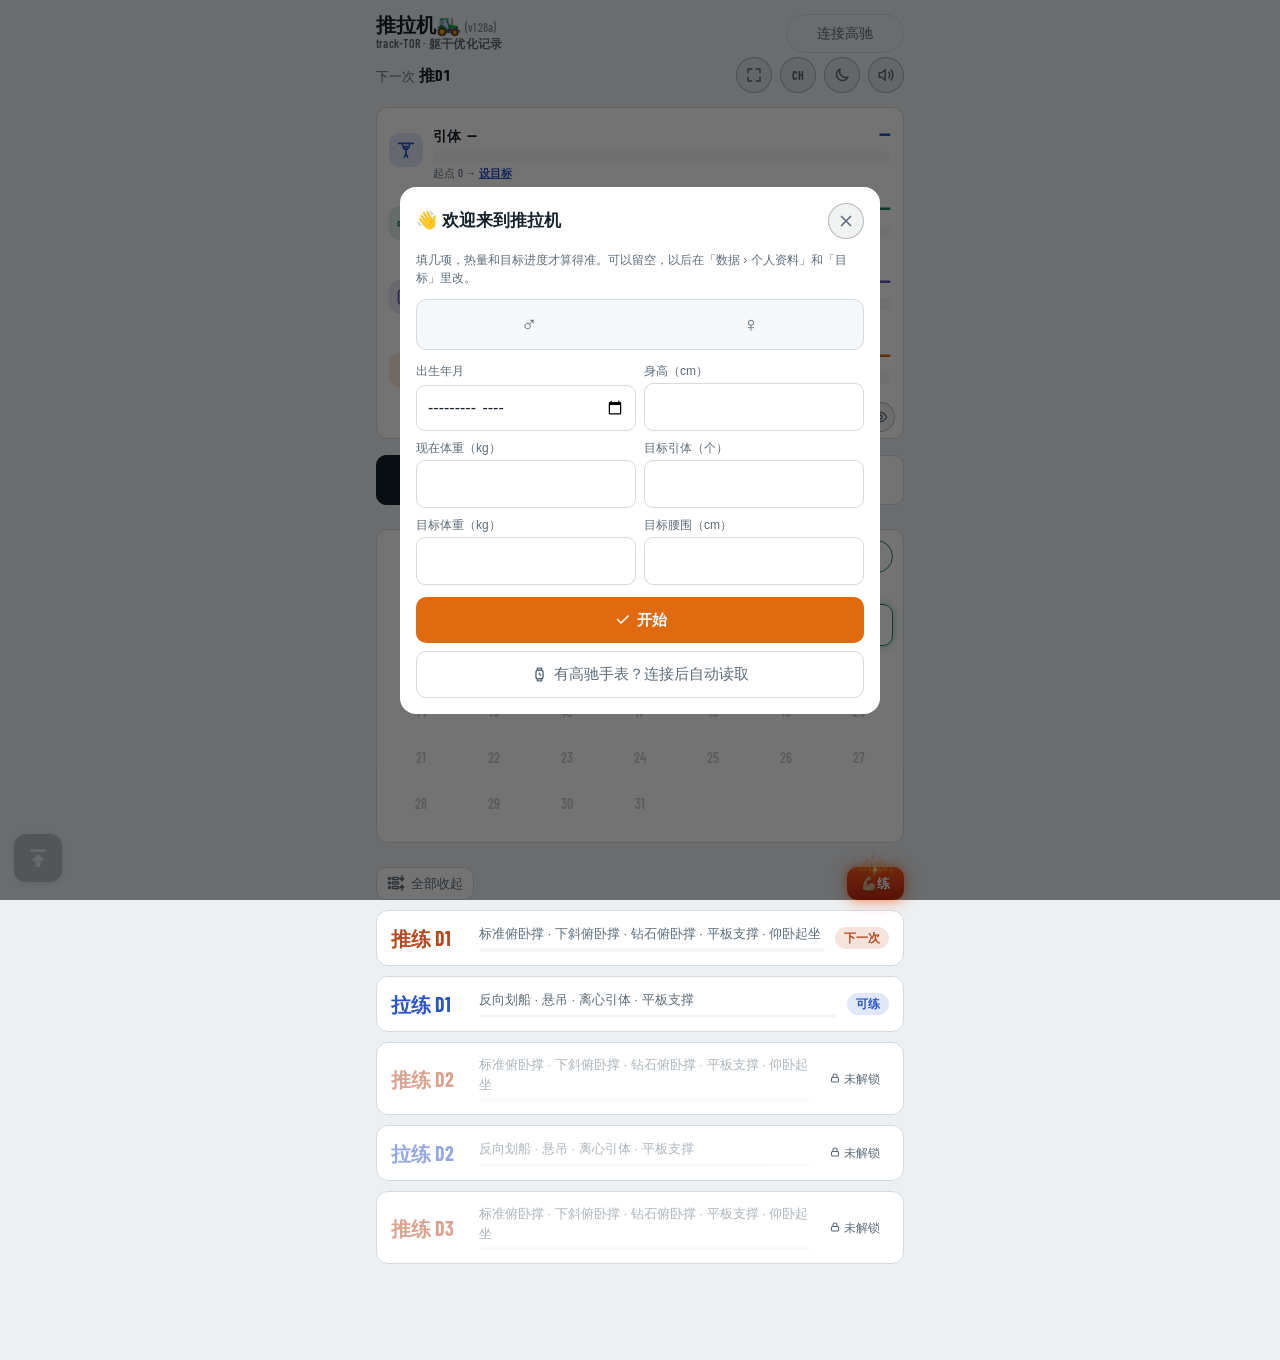
==== commit 6336d0d9: "Edit record is a pencil icon button - Finished sessions and past calendar days show a pencil button " ====
--- a/index.html
+++ b/index.html
@@ -1,5 +1,5 @@
 <!doctype html><html><head><meta charset="utf-8"><meta name=viewport content="width=device-width,initial-scale=1,viewport-fit=cover">
-<link rel="stylesheet" href="css/app.css?v=c653b7e7">
+<link rel="stylesheet" href="css/app.css?v=b45bd437">
 <title>推拉机 track-TOR</title>
 <link rel="manifest" href="manifest.json">
 <meta name="theme-color" content="#16212B">
@@ -299,17 +299,17 @@
 <div id="toast" class="toast" hidden></div>
 <button id="toTop" class="totop" type="button" aria-label="返回顶端"><svg viewBox="0 0 24 24" aria-hidden="true"><rect x="5" y="4" width="14" height="2.4" rx=".6" fill="currentColor"/><path d="M12 8.2 5.6 14.6h4.1V20h4.6v-5.4h4.1z" fill="currentColor"/></svg></button>
 
-<script src="js/core.js?v=c653b7e7"></script>
-<script src="js/zzfx.js?v=c653b7e7"></script>
-<script src="js/sfxr.js?v=c653b7e7"></script>
-<script src="js/ui.js?v=c653b7e7"></script>
-<script src="js/train.js?v=c653b7e7"></script>
-<script src="js/progress.js?v=c653b7e7"></script>
-<script src="js/backup.js?v=c653b7e7"></script>
-<script src="js/coros.js?v=c653b7e7"></script>
-<script src="js/welcome.js?v=c653b7e7"></script>
-<script src="js/diet.js?v=c653b7e7"></script>
-<script src="js/sheet.js?v=c653b7e7"></script>
-<script src="js/main.js?v=c653b7e7"></script>
+<script src="js/core.js?v=b45bd437"></script>
+<script src="js/zzfx.js?v=b45bd437"></script>
+<script src="js/sfxr.js?v=b45bd437"></script>
+<script src="js/ui.js?v=b45bd437"></script>
+<script src="js/train.js?v=b45bd437"></script>
+<script src="js/progress.js?v=b45bd437"></script>
+<script src="js/backup.js?v=b45bd437"></script>
+<script src="js/coros.js?v=b45bd437"></script>
+<script src="js/welcome.js?v=b45bd437"></script>
+<script src="js/diet.js?v=b45bd437"></script>
+<script src="js/sheet.js?v=b45bd437"></script>
+<script src="js/main.js?v=b45bd437"></script>
 
 </body></html>
--- a/css/app.css
+++ b/css/app.css
@@ -528,3 +528,5 @@
 .cald.today.sel{color:var(--bg)}
 .savebar{display:flex;justify-content:flex-end;margin-top:12px}
 .finish .savebar{margin-top:0}
+.btn.recedit{display:inline-grid;place-items:center;width:52px;height:44px;padding:0;background:transparent;border:1px solid var(--cta);color:var(--cta)}
+.recedit svg{width:21px;height:21px;display:block}
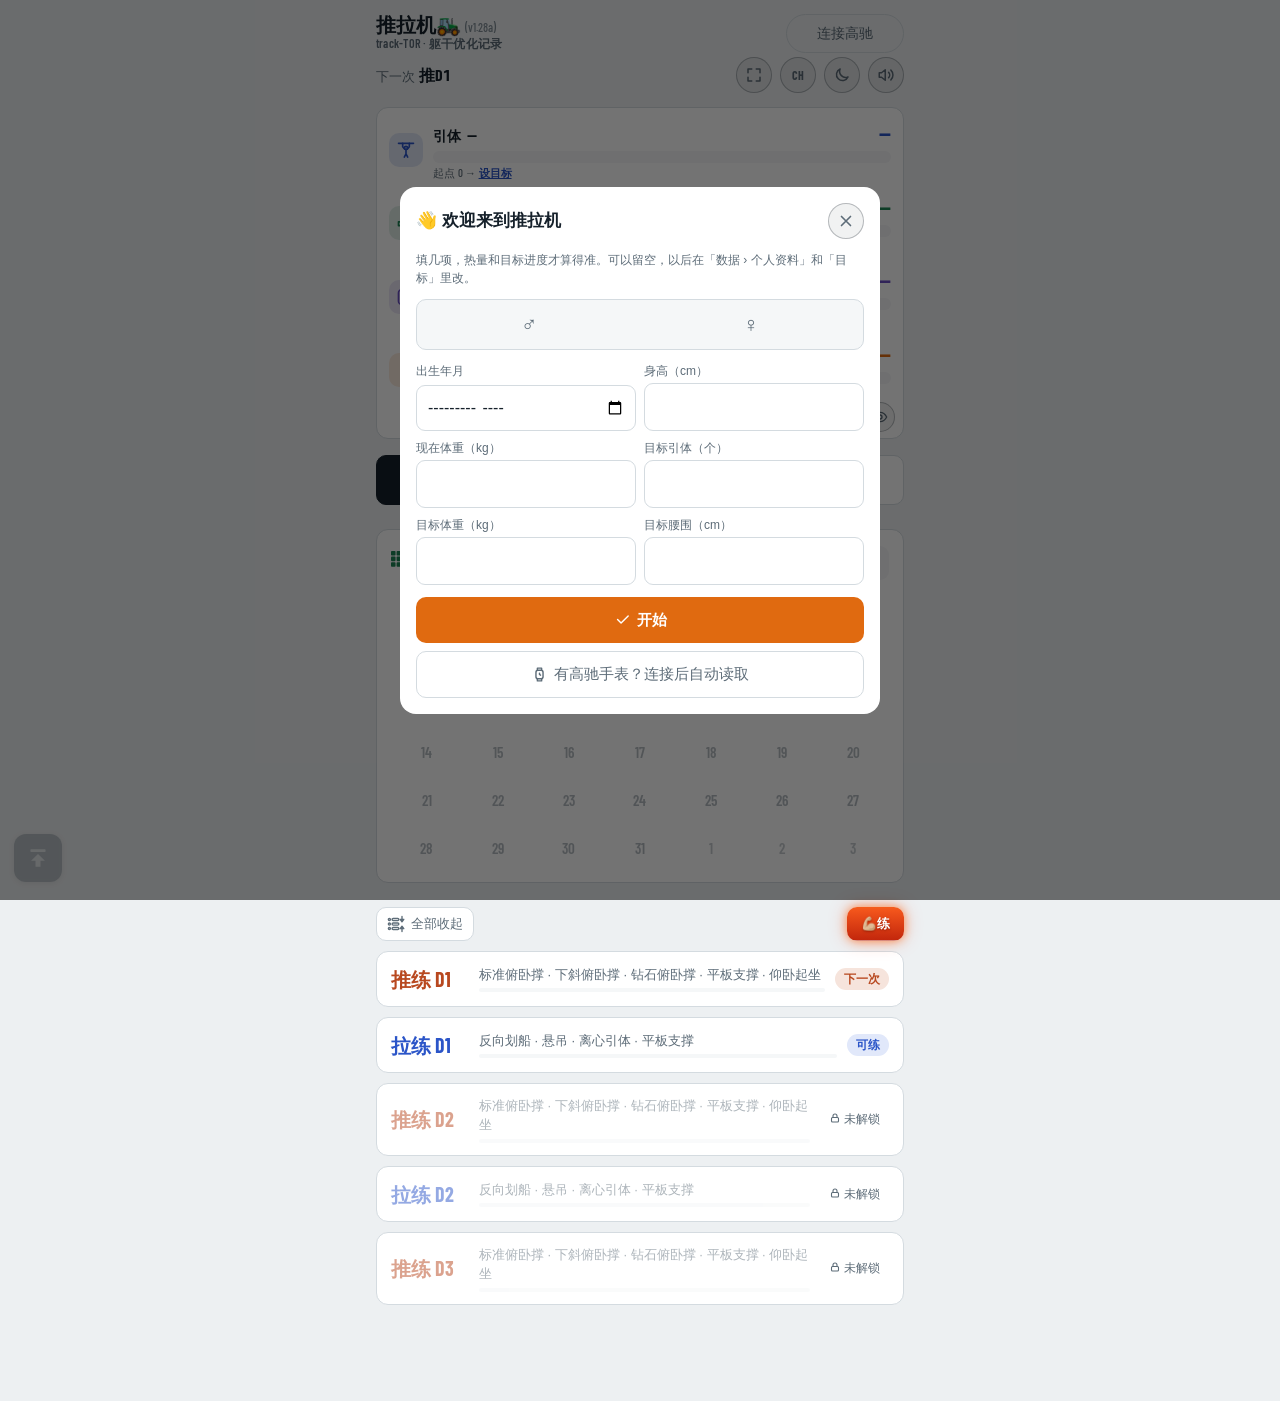
==== commit 00e385e8: "Calendar restyle: circular days, big month title, fold toggle - Days are circles: push orange, pull " ====
--- a/index.html
+++ b/index.html
@@ -1,5 +1,5 @@
 <!doctype html><html><head><meta charset="utf-8"><meta name=viewport content="width=device-width,initial-scale=1,viewport-fit=cover">
-<link rel="stylesheet" href="css/app.css?v=b45bd437">
+<link rel="stylesheet" href="css/app.css?v=6fa87bfd">
 <title>推拉机 track-TOR</title>
 <link rel="manifest" href="manifest.json">
 <meta name="theme-color" content="#16212B">
@@ -299,17 +299,17 @@
 <div id="toast" class="toast" hidden></div>
 <button id="toTop" class="totop" type="button" aria-label="返回顶端"><svg viewBox="0 0 24 24" aria-hidden="true"><rect x="5" y="4" width="14" height="2.4" rx=".6" fill="currentColor"/><path d="M12 8.2 5.6 14.6h4.1V20h4.6v-5.4h4.1z" fill="currentColor"/></svg></button>
 
-<script src="js/core.js?v=b45bd437"></script>
-<script src="js/zzfx.js?v=b45bd437"></script>
-<script src="js/sfxr.js?v=b45bd437"></script>
-<script src="js/ui.js?v=b45bd437"></script>
-<script src="js/train.js?v=b45bd437"></script>
-<script src="js/progress.js?v=b45bd437"></script>
-<script src="js/backup.js?v=b45bd437"></script>
-<script src="js/coros.js?v=b45bd437"></script>
-<script src="js/welcome.js?v=b45bd437"></script>
-<script src="js/diet.js?v=b45bd437"></script>
-<script src="js/sheet.js?v=b45bd437"></script>
-<script src="js/main.js?v=b45bd437"></script>
+<script src="js/core.js?v=6fa87bfd"></script>
+<script src="js/zzfx.js?v=6fa87bfd"></script>
+<script src="js/sfxr.js?v=6fa87bfd"></script>
+<script src="js/ui.js?v=6fa87bfd"></script>
+<script src="js/train.js?v=6fa87bfd"></script>
+<script src="js/progress.js?v=6fa87bfd"></script>
+<script src="js/backup.js?v=6fa87bfd"></script>
+<script src="js/coros.js?v=6fa87bfd"></script>
+<script src="js/welcome.js?v=6fa87bfd"></script>
+<script src="js/diet.js?v=6fa87bfd"></script>
+<script src="js/sheet.js?v=6fa87bfd"></script>
+<script src="js/main.js?v=6fa87bfd"></script>
 
 </body></html>
--- a/css/app.css
+++ b/css/app.css
@@ -501,32 +501,44 @@
 .chartbox h3:has(.chic)>span:not(.num){white-space:nowrap}
 .chartbox h3:has(.chic) .num{font-size:18px;white-space:nowrap}
 
-/* training calendar: trained days marked with push / pull / extra dots; tap a day to open it */
-.cal{margin-top:16px;background:var(--surface);border:1px solid var(--line);border-radius:var(--r);padding:10px 10px 12px}
-.calh{display:flex;align-items:center;justify-content:space-between;margin-bottom:6px}
-.calh b{font-size:15px}
-.calnav{width:36px;height:32px;border:0;background:none;color:var(--ink);font-size:22px;line-height:1;cursor:pointer;border-radius:8px}
+/* training calendar (layout after a dark circular-day calendar; colours are ours) */
+.cal{margin-top:16px;background:var(--surface);border:1px solid var(--line);border-radius:var(--r);padding:16px 14px 14px}
+.calh{display:flex;align-items:flex-start;justify-content:space-between;gap:8px}
+.cal:not(.folded) .calh{margin-bottom:12px}
+.caltitle{display:grid;grid-template-columns:auto 1fr;column-gap:8px;align-items:center;color:var(--ok)}
+.caltitle .calic{width:16px;height:16px;fill:currentColor}
+.caltitle b{font-family:var(--f-num);font-size:26px;font-weight:700;letter-spacing:.12em;line-height:1;color:var(--ok)}
+.caltitle small{grid-column:2;font-family:var(--f-num);font-size:12px;letter-spacing:.08em;color:var(--ok);opacity:.8;margin-top:4px}
+.calctl{display:flex;align-items:center;gap:4px}
+.calnav{width:30px;height:34px;border:0;background:none;color:var(--ink);font-size:22px;line-height:1;cursor:pointer;border-radius:8px;padding:0}
 .calnav:disabled{opacity:.25;cursor:default}
-.calg{display:grid;grid-template-columns:repeat(7,1fr);gap:4px}
-.calw{text-align:center;font-size:11px;color:var(--muted);padding:2px 0}
-.cald{position:relative;height:42px;border:1px solid transparent;border-radius:10px;background:none;color:var(--ink);font:600 14px/1 var(--f-num);cursor:pointer;display:flex;flex-direction:column;align-items:center;justify-content:center;gap:4px;padding:0}
-.cald:disabled{color:var(--muted);opacity:.35;cursor:default}
-.cald.has{background:var(--sunk)}
-.cald.sel{background:var(--ink);color:var(--bg);border-color:var(--ink)}
-.calm{display:flex;gap:3px;height:6px}
-.calm i{width:6px;height:6px;border-radius:50%}
-.calm i.push{background:var(--push)}
-.calm i.pull{background:var(--pull)}
-.calm i.xp{background:var(--ok)}
+.calfold{width:34px;height:34px;border:0;border-radius:9px;background:var(--sunk);color:var(--ink);font-size:20px;font-weight:600;line-height:1;cursor:pointer;margin-left:2px}
+.calg{display:grid;grid-template-columns:repeat(7,1fr);row-gap:8px}
+.calw{text-align:center;font-size:11px;color:var(--muted);padding:2px 0 4px}
+.cald{position:relative;justify-self:center;width:40px;height:40px;border:0;border-radius:50%;background:none;color:var(--ink);font:600 15px/1 var(--f-num);cursor:pointer;display:grid;place-items:center;padding:0}
+.cald.out{color:var(--muted);opacity:.35;cursor:default}
+.cald:disabled{color:var(--muted);opacity:.45;cursor:default}
+.cald.push{background:color-mix(in srgb,var(--push) 70%,transparent);color:#fff}
+.cald.pull{background:color-mix(in srgb,var(--pull) 70%,transparent);color:#fff}
+.cald.both{background:linear-gradient(135deg,color-mix(in srgb,var(--push) 75%,transparent) 50%,color-mix(in srgb,var(--pull) 75%,transparent) 50%);color:#fff}
+.cald.xonly{background:color-mix(in srgb,var(--ok) 60%,transparent);color:#fff}
+.calm{position:absolute;inset:0;pointer-events:none}
+.calm i{display:none}
+.calm i.xp.badge{display:block;position:absolute;right:1px;top:1px;width:9px;height:9px;border-radius:50%;background:var(--ok);box-shadow:0 0 0 2px var(--surface)}
+.cald.today{box-shadow:inset 0 0 0 2px var(--ok);color:var(--ok)}
+.cald.today.push,.cald.today.pull,.cald.today.both,.cald.today.xonly{color:#fff}
+.cald.sel{box-shadow:0 0 0 2px var(--surface),0 0 0 4px var(--ink)}
+.cald.today.sel{box-shadow:inset 0 0 0 2px var(--ok),0 0 0 2px var(--surface),0 0 0 4px var(--ink)}
 .calday .card.dayx .sbody{padding-top:4px}
 .dayx .xblock{margin-top:0;border-top:0}
-.calm-nav{display:flex;align-items:center;gap:4px}
-.caltoday{font:inherit;font-size:13px;font-weight:700;padding:6px 12px;border-radius:999px;border:1px solid var(--ok);background:transparent;color:var(--ok);cursor:pointer}
+.caltoday{font:inherit;font-size:13px;font-weight:700;padding:6px 10px;margin-left:2px;border-radius:999px;border:1px solid var(--ok);background:transparent;color:var(--ok);cursor:pointer}
 .cal{scroll-margin-top:72px}
 /* today burns (green particle flames, see flameOn in ui.js) so it is easy to find */
-.cald.today{border-color:var(--ok);color:var(--ok);box-shadow:0 0 8px color-mix(in srgb,var(--ok) 45%,transparent)}
-.cald.today.sel{color:var(--bg)}
 .savebar{display:flex;justify-content:flex-end;margin-top:12px}
 .finish .savebar{margin-top:0}
 .btn.recedit{display:inline-grid;place-items:center;width:52px;height:44px;padding:0;background:transparent;border:1px solid var(--cta);color:var(--cta)}
 .recedit svg{width:21px;height:21px;display:block}
+.calh{flex-wrap:wrap}
+.calctl{margin-left:auto}
+.caltitle{min-width:0}
+.caltitle b{white-space:nowrap;font-size:clamp(20px,6.6vw,26px)}
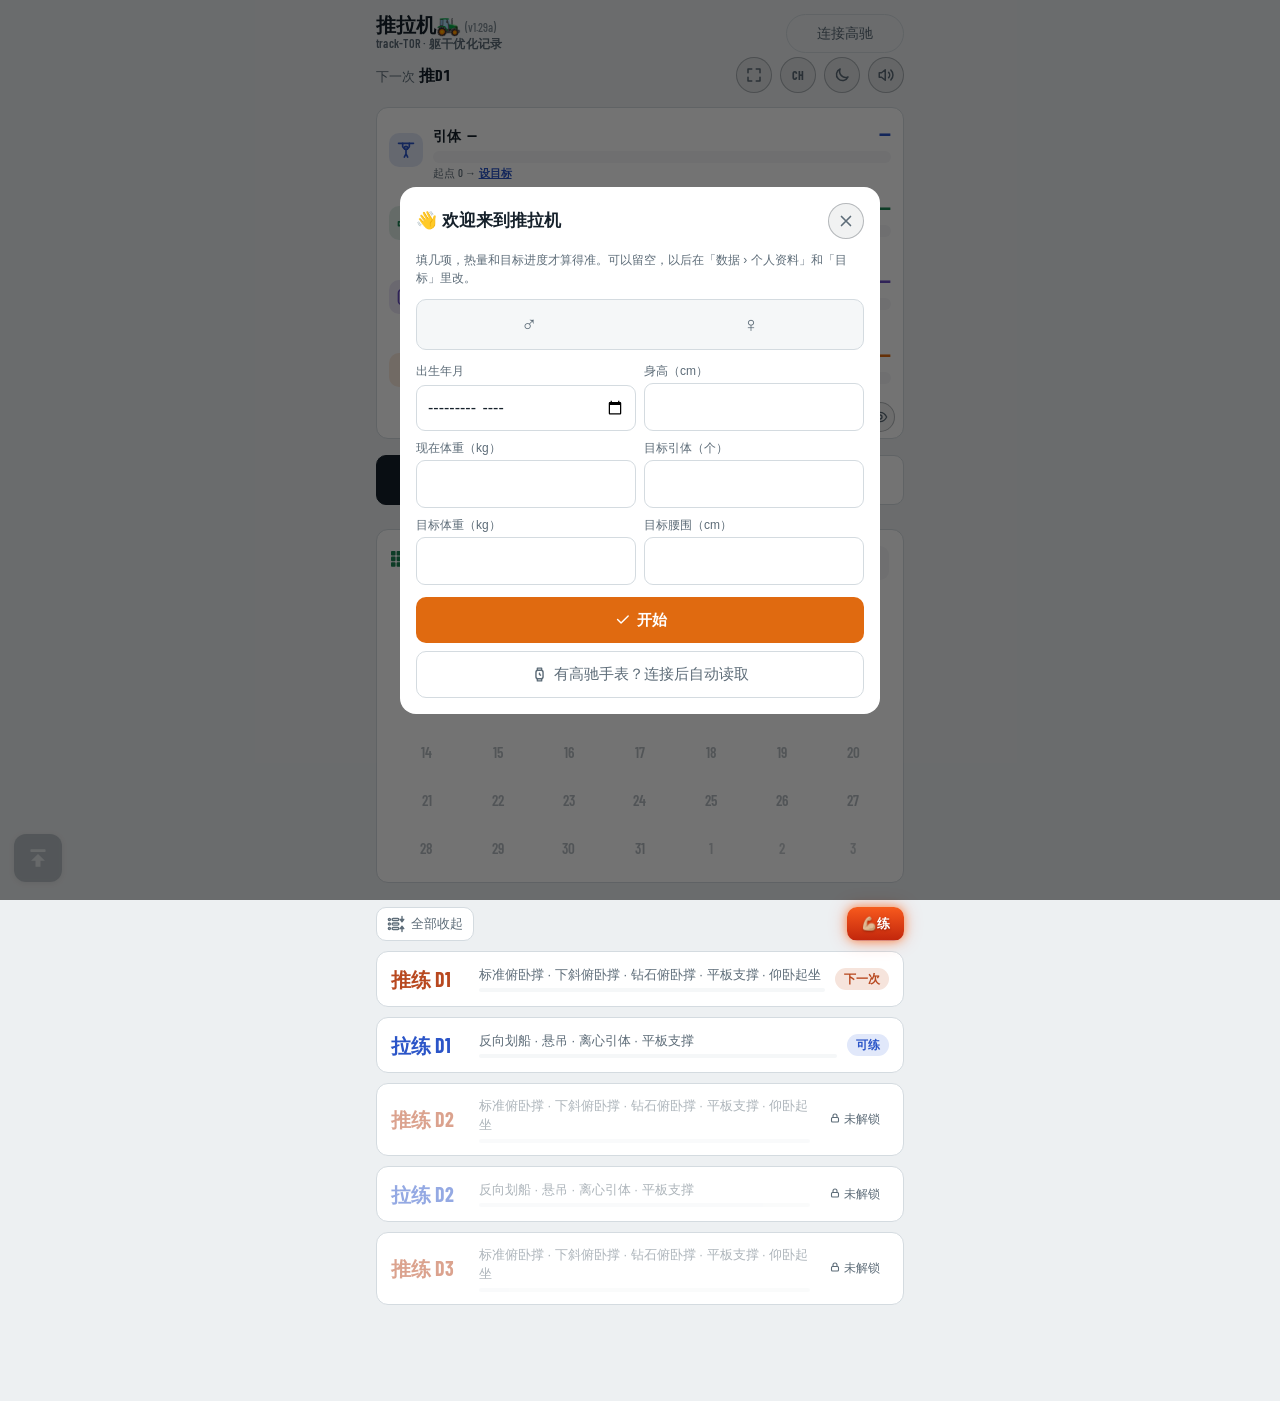
==== commit eca745c3: "v1.29a: low-intensity workouts count at x0.5 of watch calories - Calorie sync splits out low-intensi" ====
--- a/index.html
+++ b/index.html
@@ -1,5 +1,5 @@
 <!doctype html><html><head><meta charset="utf-8"><meta name=viewport content="width=device-width,initial-scale=1,viewport-fit=cover">
-<link rel="stylesheet" href="css/app.css?v=6fa87bfd">
+<link rel="stylesheet" href="css/app.css?v=fa2dd2b3">
 <title>推拉机 track-TOR</title>
 <link rel="manifest" href="manifest.json">
 <meta name="theme-color" content="#16212B">
@@ -14,7 +14,7 @@
 <div class="wrap">
   <header class="top">
     <div class="trow">
-      <h1><span class="zh">推拉机<span class="flipx">🚜</span></span><span class="en">track-TOR<span class="flipx">🚜</span></span><span class="ver">(v1.28a)</span><small class="h1s"><span class="zh">track-TOR · 躯干优化记录</span><span class="en">Torso Optimisation Record</span></small></h1>
+      <h1><span class="zh">推拉机<span class="flipx">🚜</span></span><span class="en">track-TOR<span class="flipx">🚜</span></span><span class="ver">(v1.29a)</span><small class="h1s"><span class="zh">track-TOR · 躯干优化记录</span><span class="en">Torso Optimisation Record</span></small></h1>
       <button id="pwaInstallBtn" type="button" style="display:none;background:var(--cta);border:0;color:#fff;font-weight:700;font-size:12px;padding:5px 11px;border-radius:999px;cursor:pointer;margin-right:6px">📲 <span class="zh">安装 App</span><span class="en">Install</span></button><button id="syncBtn" class="syncbtn off"><span class="zh">连接中</span><span class="en">Connecting</span></button>
     </div>
     <div class="hrow"><p class="sub"><span class="zh">下一次</span><span class="en">Next</span> <b id="stNext" class="num" style="font-size:16px;color:var(--ink)">—</b></p><div class="hbtns">
@@ -70,7 +70,7 @@
         <div class="dinfo-row"><button type="button" class="dsrc-i" data-itoggle="dietFormula" aria-expanded="false" aria-controls="dietFormula" aria-label="计算方法 / How it is calculated"><span class="dsrc-i-l">i</span><span class="dsrc-i-r" aria-hidden="true">+</span></button></div>
         <div class="dfoot" id="dietFormula" hidden><ul class="flist">
           <li><span class="lgw"><svg class="lgs" viewBox="0 0 18 10" aria-hidden="true"><path d="M1 5h16" stroke="var(--burn)" stroke-width="1.8" stroke-linecap="round"/><circle cx="9" cy="5" r="2.6" fill="var(--burn)"/></svg></span><span><span class="zh"><b>估算总消耗</b> = 基础代谢 + 手表热量 + 消化耗能。消化耗能按营养素算：蛋白质热量 × 25%，碳水 × 8%，脂肪 × 2%；没记营养素的日子按摄入 × 9%。手填了当日总消耗，就用手填的。</span><span class="en"><b>Est. burn</b> = BMR + watch calories + digestion. Digestion is worked out per nutrient: 25% of protein calories, 8% of carbs, 2% of fat; days without nutrients use 9% of intake. A total you enter by hand replaces it.</span></span></li>
-          <li><span class="lgw"><span class="lgs"></span></span><span><span class="zh"><b>手表热量</b>：日常活动全算；运动记录 × 0.7（手表容易高估）；有功率计的骑行 × 0.9。当天要到晚上才完整。</span><span class="en"><b>Watch calories</b>: everyday movement in full; logged workouts × 0.7 (watches tend to overestimate them); rides with a power meter × 0.9. Today is only complete in the evening.</span></span></li>
+          <li><span class="lgw"><span class="lgs"></span></span><span><span class="zh"><b>手表热量</b>（高驰的活动热量，本来就不含基础代谢）：日常活动全算；运动记录 × 0.7（心率估算容易偏高）；健走、家务等自定义活动、瑜伽这类低强度运动 × 0.5（心率只比静息高一点时最不准）；有功率计的骑行 × 0.9。当天要到晚上才完整。</span><span class="en"><b>Watch calories</b> (COROS active calories, which already leave out resting metabolism): everyday movement in full; logged workouts × 0.7 (heart-rate estimates run high); low-intensity ones such as walks, housework and other custom activities, and yoga × 0.5 (least accurate when heart rate is barely above resting); rides with a power meter × 0.9. Today is only complete in the evening.</span></span></li>
           <li><span class="lgw"><svg class="lgs" viewBox="0 0 18 10" aria-hidden="true"><path d="M1 5h16" stroke="var(--muted)" stroke-width="1.4" stroke-dasharray="4 3" stroke-opacity=".8"/></svg></span><span><span class="zh"><b>基础代谢</b>：按 Mifflin 公式，用你的性别、年龄、身高和体重算。</span><span class="en"><b>BMR</b>: the Mifflin formula, from your sex, age, height and weight.</span></span></li>
           <li><span class="lgw"><svg class="lgs" viewBox="0 0 18 10" aria-hidden="true"><path d="M1 5h16" stroke="var(--intake)" stroke-width="2" stroke-linecap="round"/><circle cx="9" cy="5" r="2.6" fill="var(--intake)"/></svg></span><span><span class="zh"><b>摄入</b>：当天记下的饮食热量合计。</span><span class="en"><b>Intake</b>: the calories you logged that day.</span></span></li>
           <li><span class="lgw"><svg class="lgs lgb" viewBox="0 0 10 12" aria-hidden="true"><rect x="1" y="1" width="8" height="10" rx="1.5" fill="var(--gain)" fill-opacity=".35"/></svg><svg class="lgs lgb" viewBox="0 0 10 12" aria-hidden="true"><rect x="1" y="1" width="8" height="10" rx="1.5" fill="var(--loss)" fill-opacity=".35"/></svg></span><span><span class="zh"><b>缺口</b> / <b>盈余</b> = 估算总消耗 − 摄入。约 7700 kcal 折合 1 kg 脂肪。</span><span class="en"><b>Deficit</b> / <b>surplus</b> = est. burn − intake. About 7700 kcal makes 1 kg of fat.</span></span></li>
@@ -299,17 +299,17 @@
 <div id="toast" class="toast" hidden></div>
 <button id="toTop" class="totop" type="button" aria-label="返回顶端"><svg viewBox="0 0 24 24" aria-hidden="true"><rect x="5" y="4" width="14" height="2.4" rx=".6" fill="currentColor"/><path d="M12 8.2 5.6 14.6h4.1V20h4.6v-5.4h4.1z" fill="currentColor"/></svg></button>
 
-<script src="js/core.js?v=6fa87bfd"></script>
-<script src="js/zzfx.js?v=6fa87bfd"></script>
-<script src="js/sfxr.js?v=6fa87bfd"></script>
-<script src="js/ui.js?v=6fa87bfd"></script>
-<script src="js/train.js?v=6fa87bfd"></script>
-<script src="js/progress.js?v=6fa87bfd"></script>
-<script src="js/backup.js?v=6fa87bfd"></script>
-<script src="js/coros.js?v=6fa87bfd"></script>
-<script src="js/welcome.js?v=6fa87bfd"></script>
-<script src="js/diet.js?v=6fa87bfd"></script>
-<script src="js/sheet.js?v=6fa87bfd"></script>
-<script src="js/main.js?v=6fa87bfd"></script>
+<script src="js/core.js?v=fa2dd2b3"></script>
+<script src="js/zzfx.js?v=fa2dd2b3"></script>
+<script src="js/sfxr.js?v=fa2dd2b3"></script>
+<script src="js/ui.js?v=fa2dd2b3"></script>
+<script src="js/train.js?v=fa2dd2b3"></script>
+<script src="js/progress.js?v=fa2dd2b3"></script>
+<script src="js/backup.js?v=fa2dd2b3"></script>
+<script src="js/coros.js?v=fa2dd2b3"></script>
+<script src="js/welcome.js?v=fa2dd2b3"></script>
+<script src="js/diet.js?v=fa2dd2b3"></script>
+<script src="js/sheet.js?v=fa2dd2b3"></script>
+<script src="js/main.js?v=fa2dd2b3"></script>
 
 </body></html>
